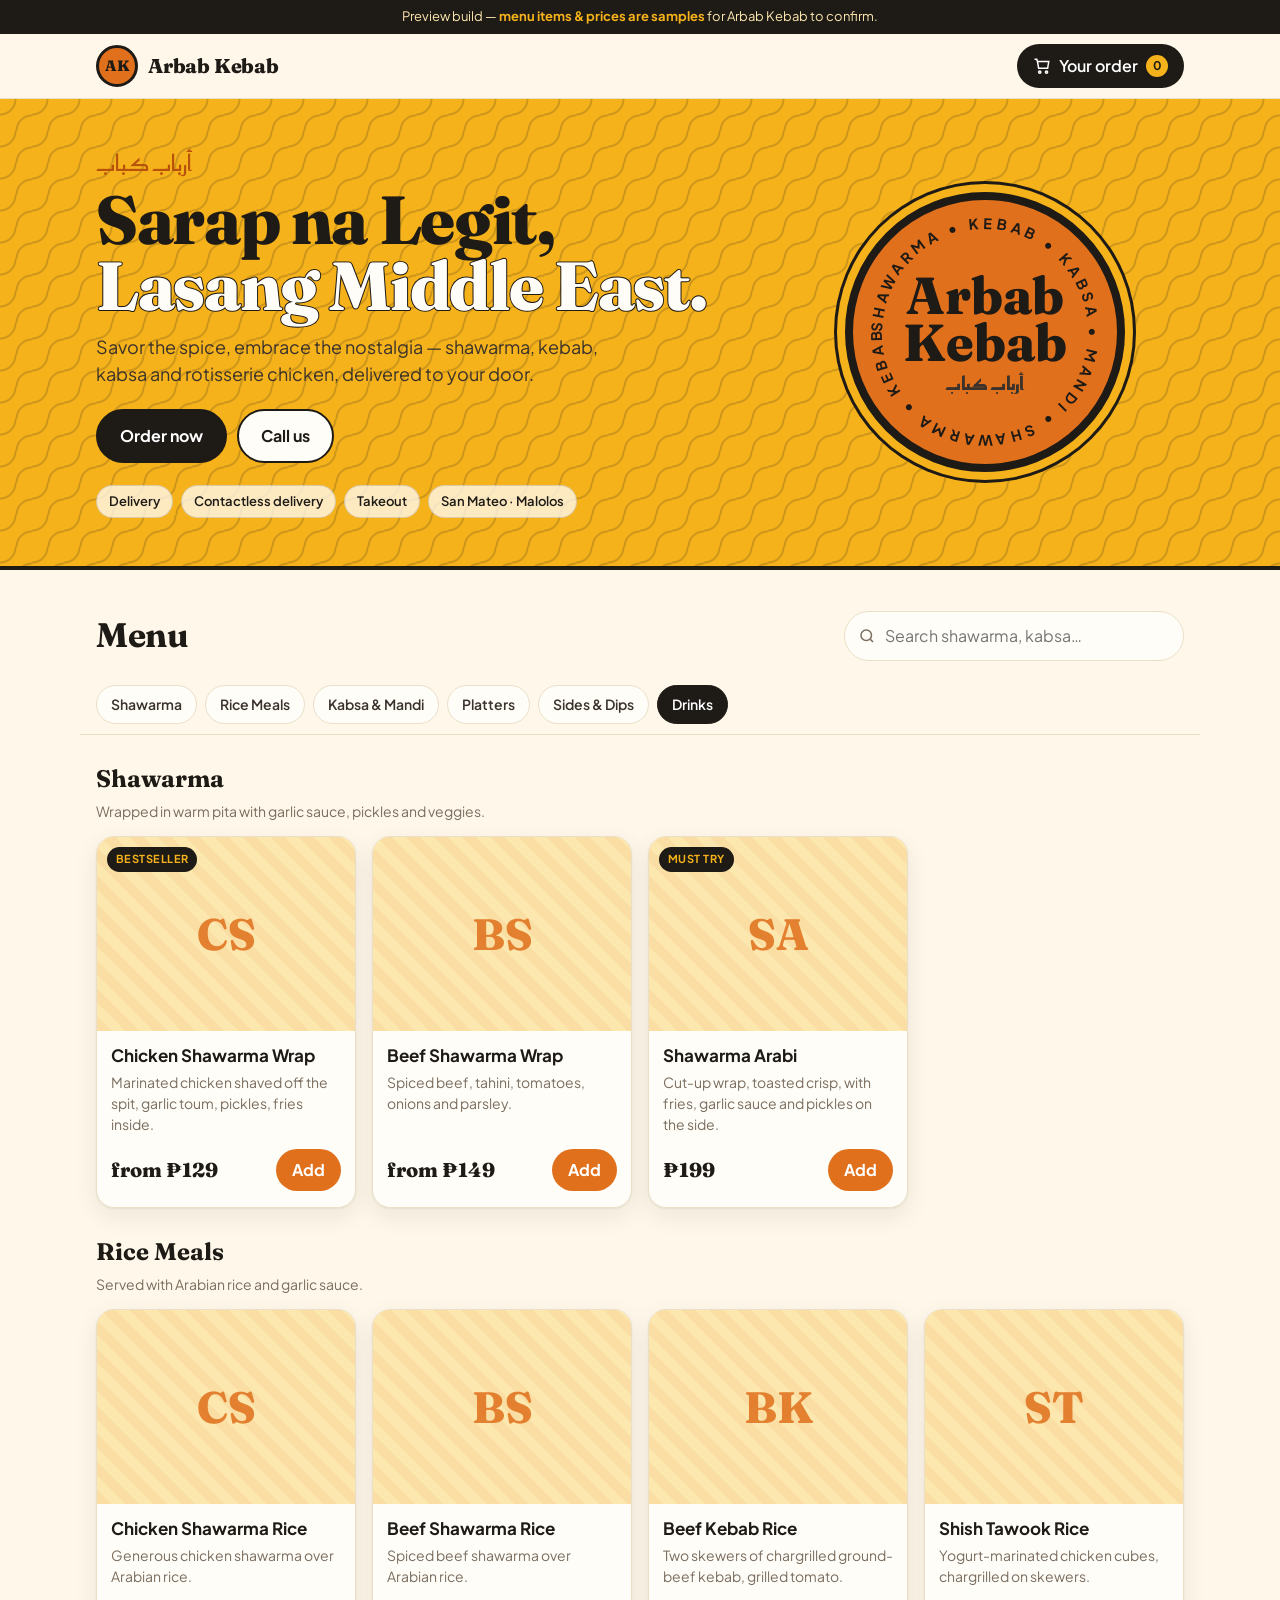
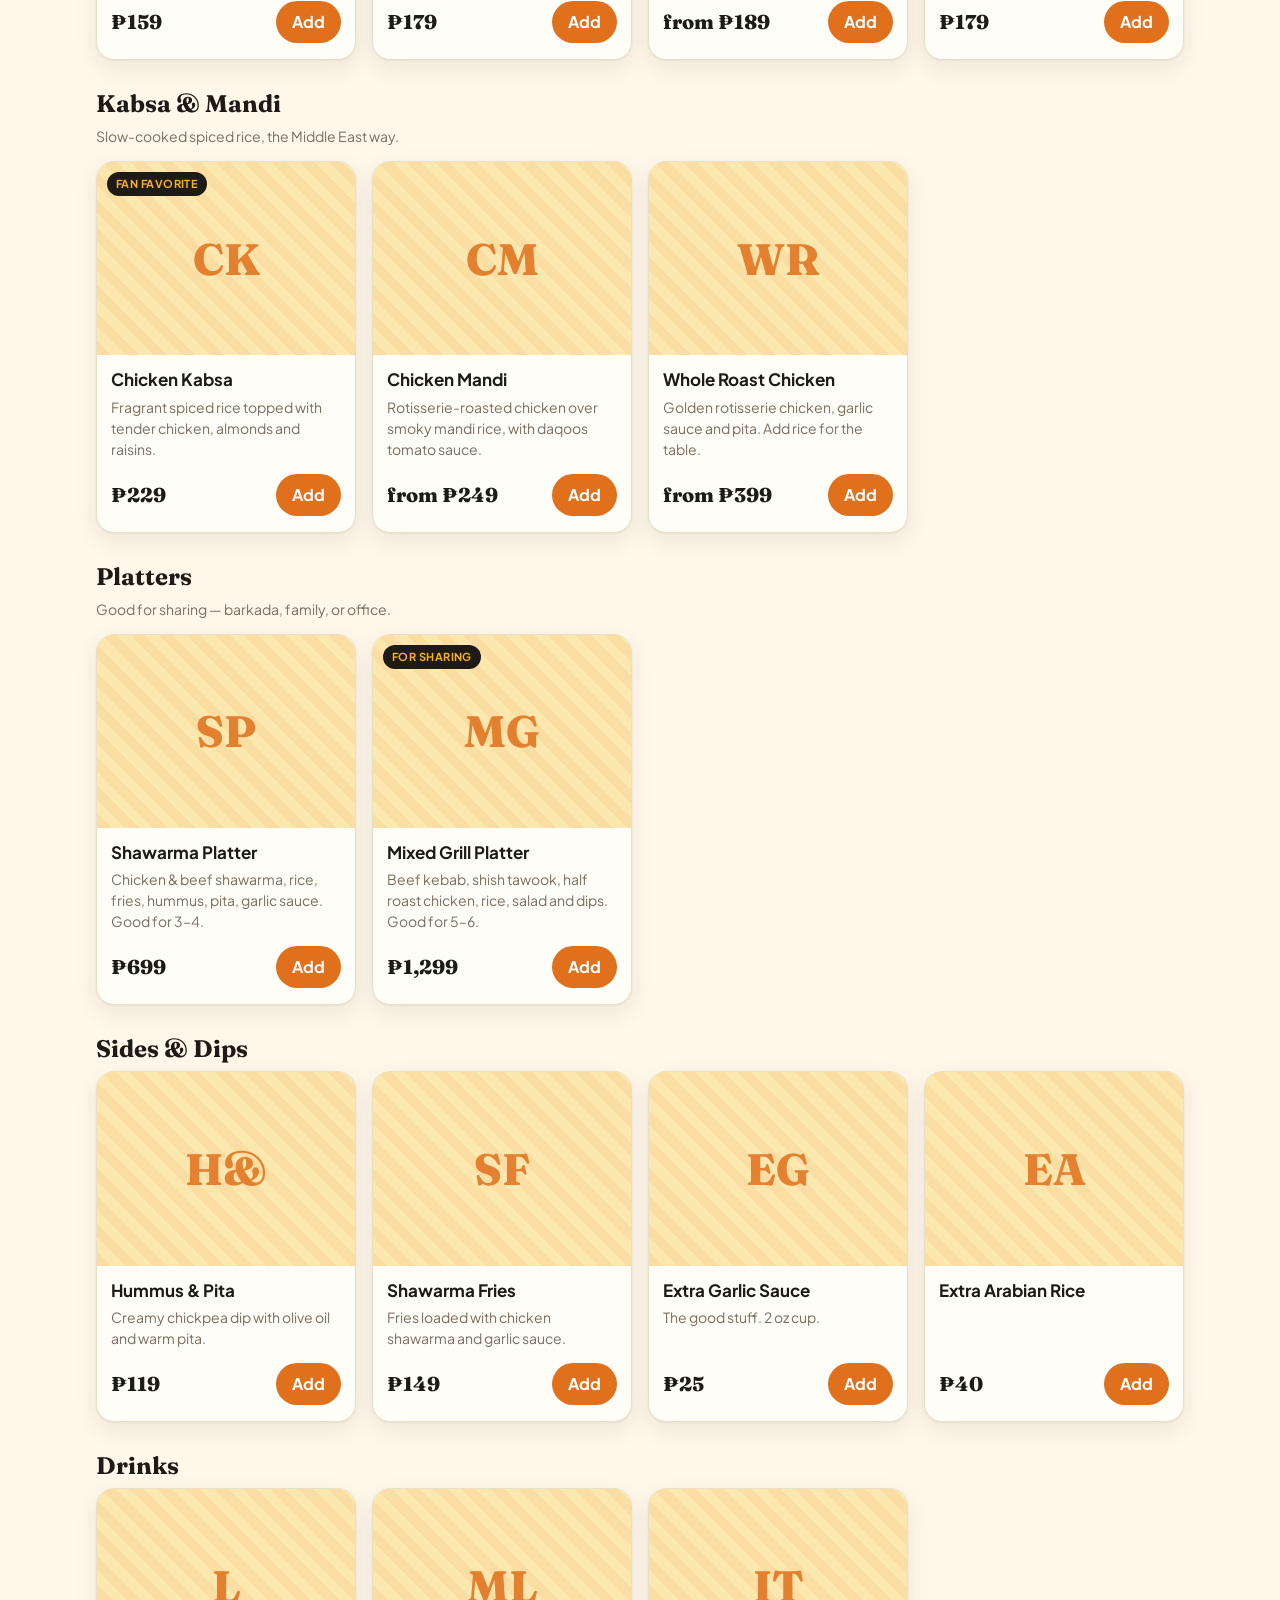
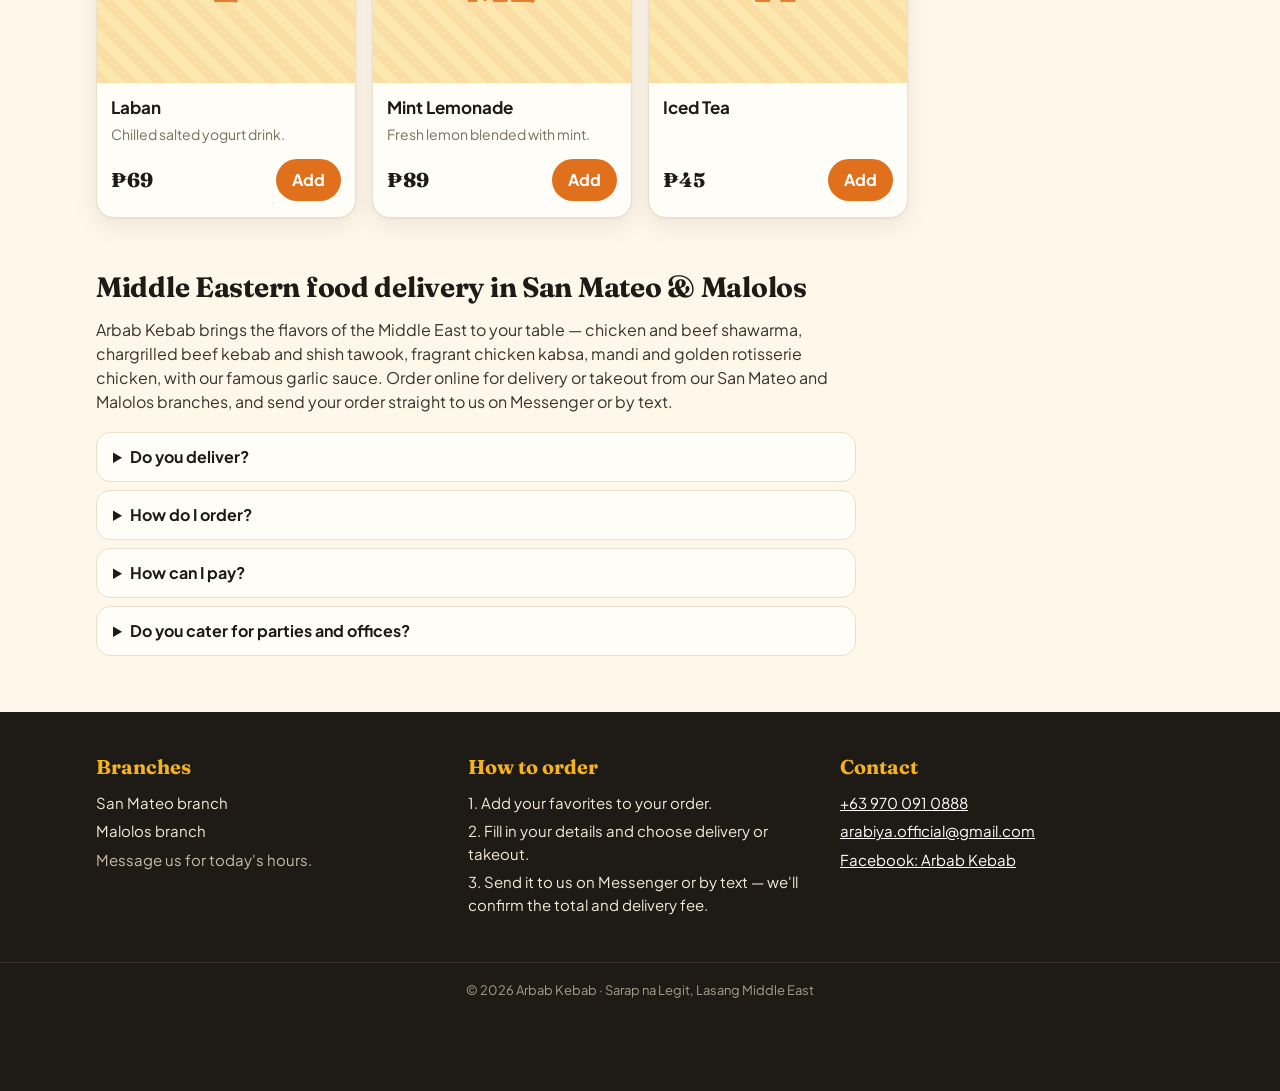
==== index.html @ 942b4010 "initial deploy" ====
<!doctype html>
<html lang="en-PH">
<head>
<meta charset="utf-8">
<meta name="viewport" content="width=device-width, initial-scale=1">
<!-- SEO: replace https://arbabkebab.com everywhere in this file, robots.txt and sitemap.xml with the real domain -->
<title>Arbab Kebab | Shawarma, Kebab &amp; Kabsa Delivery in San Mateo &amp; Malolos</title>
<meta name="description" content="Order shawarma, beef kebab, chicken kabsa, mandi and roast chicken from Arbab Kebab — Middle Eastern food delivery and takeout in San Mateo and Malolos. Sarap na Legit, Lasang Middle East!">
<link rel="canonical" href="https://arbabkebab.com/">
<meta name="robots" content="index,follow">
<meta name="theme-color" content="#F5B21B">
<link rel="icon" href="favicon.svg" type="image/svg+xml">
<link rel="apple-touch-icon" href="og-image.png">
<meta property="og:type" content="restaurant">
<meta property="og:site_name" content="Arbab Kebab">
<meta property="og:title" content="Arbab Kebab — Order Shawarma, Kebab &amp; Kabsa Online">
<meta property="og:description" content="Sarap na Legit, Lasang Middle East. Delivery &amp; takeout in San Mateo and Malolos.">
<meta property="og:url" content="https://arbabkebab.com/">
<meta property="og:image" content="https://arbabkebab.com/og-image.png">
<meta property="og:image:width" content="1200">
<meta property="og:image:height" content="630">
<meta property="og:locale" content="en_PH">
<meta name="twitter:card" content="summary_large_image">
<script type="application/ld+json">
{
 "@context": "https://schema.org",
 "@type": "Restaurant",
 "@id": "https://arbabkebab.com/#restaurant",
 "name": "Arbab Kebab",
 "url": "https://arbabkebab.com/",
 "image": "https://arbabkebab.com/og-image.png",
 "logo": "https://arbabkebab.com/favicon.svg",
 "slogan": "Sarap na Legit, Lasang Middle East",
 "description": "Middle Eastern restaurant serving shawarma, kebab, kabsa, mandi and rotisserie chicken for delivery and takeout in San Mateo and Malolos.",
 "servesCuisine": [
  "Middle Eastern",
  "Arabic",
  "Shawarma",
  "Kebab"
 ],
 "priceRange": "₱₱",
 "telephone": "+639700910888",
 "email": "arabiya.official@gmail.com",
 "sameAs": [
  "https://www.facebook.com/ArbabKebabOfficial"
 ],
 "acceptsReservations": false,
 "areaServed": [
  {
   "@type": "City",
   "name": "San Mateo"
  },
  {
   "@type": "City",
   "name": "Malolos"
  }
 ],
 "potentialAction": {
  "@type": "OrderAction",
  "target": "https://arbabkebab.com/#menu",
  "deliveryMethod": [
   "http://purl.org/goodrelations/v1#DeliveryModeOwnFleet",
   "http://purl.org/goodrelations/v1#DeliveryModePickUp"
  ]
 },
 "hasMenu": {
  "@type": "Menu",
  "name": "Arbab Kebab Menu",
  "inLanguage": "en-PH",
  "hasMenuSection": [
   {
    "@type": "MenuSection",
    "name": "Shawarma",
    "hasMenuItem": [
     {
      "@type": "MenuItem",
      "name": "Chicken Shawarma Wrap",
      "description": "Marinated chicken shaved off the spit, garlic toum, pickles, fries inside.",
      "offers": {
       "@type": "Offer",
       "price": "129",
       "priceCurrency": "PHP"
      }
     },
     {
      "@type": "MenuItem",
      "name": "Beef Shawarma Wrap",
      "description": "Spiced beef, tahini, tomatoes, onions and parsley.",
      "offers": {
       "@type": "Offer",
       "price": "149",
       "priceCurrency": "PHP"
      }
     },
     {
      "@type": "MenuItem",
      "name": "Shawarma Arabi",
      "description": "Cut-up wrap, toasted crisp, with fries, garlic sauce and pickles on the side.",
      "offers": {
       "@type": "Offer",
       "price": "199",
       "priceCurrency": "PHP"
      }
     }
    ]
   },
   {
    "@type": "MenuSection",
    "name": "Rice Meals",
    "hasMenuItem": [
     {
      "@type": "MenuItem",
      "name": "Chicken Shawarma Rice",
      "description": "Generous chicken shawarma over Arabian rice.",
      "offers": {
       "@type": "Offer",
       "price": "159",
       "priceCurrency": "PHP"
      }
     },
     {
      "@type": "MenuItem",
      "name": "Beef Shawarma Rice",
      "description": "Spiced beef shawarma over Arabian rice.",
      "offers": {
       "@type": "Offer",
       "price": "179",
       "priceCurrency": "PHP"
      }
     },
     {
      "@type": "MenuItem",
      "name": "Beef Kebab Rice",
      "description": "Two skewers of chargrilled ground-beef kebab, grilled tomato.",
      "offers": {
       "@type": "Offer",
       "price": "189",
       "priceCurrency": "PHP"
      }
     },
     {
      "@type": "MenuItem",
      "name": "Shish Tawook Rice",
      "description": "Yogurt-marinated chicken cubes, chargrilled on skewers.",
      "offers": {
       "@type": "Offer",
       "price": "179",
       "priceCurrency": "PHP"
      }
     }
    ]
   },
   {
    "@type": "MenuSection",
    "name": "Kabsa & Mandi",
    "hasMenuItem": [
     {
      "@type": "MenuItem",
      "name": "Chicken Kabsa",
      "description": "Fragrant spiced rice topped with tender chicken, almonds and raisins.",
      "offers": {
       "@type": "Offer",
       "price": "229",
       "priceCurrency": "PHP"
      }
     },
     {
      "@type": "MenuItem",
      "name": "Chicken Mandi",
      "description": "Rotisserie-roasted chicken over smoky mandi rice, with daqoos tomato sauce.",
      "offers": {
       "@type": "Offer",
       "price": "249",
       "priceCurrency": "PHP"
      }
     },
     {
      "@type": "MenuItem",
      "name": "Whole Roast Chicken",
      "description": "Golden rotisserie chicken, garlic sauce and pita. Add rice for the table.",
      "offers": {
       "@type": "Offer",
       "price": "399",
       "priceCurrency": "PHP"
      }
     }
    ]
   },
   {
    "@type": "MenuSection",
    "name": "Platters",
    "hasMenuItem": [
     {
      "@type": "MenuItem",
      "name": "Shawarma Platter",
      "description": "Chicken & beef shawarma, rice, fries, hummus, pita, garlic sauce. Good for 3–4.",
      "offers": {
       "@type": "Offer",
       "price": "699",
       "priceCurrency": "PHP"
      }
     },
     {
      "@type": "MenuItem",
      "name": "Mixed Grill Platter",
      "description": "Beef kebab, shish tawook, half roast chicken, rice, salad and dips. Good for 5–6.",
      "offers": {
       "@type": "Offer",
       "price": "1299",
       "priceCurrency": "PHP"
      }
     }
    ]
   },
   {
    "@type": "MenuSection",
    "name": "Sides & Dips",
    "hasMenuItem": [
     {
      "@type": "MenuItem",
      "name": "Hummus & Pita",
      "description": "Creamy chickpea dip with olive oil and warm pita.",
      "offers": {
       "@type": "Offer",
       "price": "119",
       "priceCurrency": "PHP"
      }
     },
     {
      "@type": "MenuItem",
      "name": "Shawarma Fries",
      "description": "Fries loaded with chicken shawarma and garlic sauce.",
      "offers": {
       "@type": "Offer",
       "price": "149",
       "priceCurrency": "PHP"
      }
     },
     {
      "@type": "MenuItem",
      "name": "Extra Garlic Sauce",
      "description": "The good stuff. 2 oz cup.",
      "offers": {
       "@type": "Offer",
       "price": "25",
       "priceCurrency": "PHP"
      }
     },
     {
      "@type": "MenuItem",
      "name": "Extra Arabian Rice",
      "offers": {
       "@type": "Offer",
       "price": "40",
       "priceCurrency": "PHP"
      }
     }
    ]
   },
   {
    "@type": "MenuSection",
    "name": "Drinks",
    "hasMenuItem": [
     {
      "@type": "MenuItem",
      "name": "Laban",
      "description": "Chilled salted yogurt drink.",
      "offers": {
       "@type": "Offer",
       "price": "69",
       "priceCurrency": "PHP"
      }
     },
     {
      "@type": "MenuItem",
      "name": "Mint Lemonade",
      "description": "Fresh lemon blended with mint.",
      "offers": {
       "@type": "Offer",
       "price": "89",
       "priceCurrency": "PHP"
      }
     },
     {
      "@type": "MenuItem",
      "name": "Iced Tea",
      "offers": {
       "@type": "Offer",
       "price": "45",
       "priceCurrency": "PHP"
      }
     }
    ]
   }
  ]
 }
}
</script>

<link rel="preconnect" href="https://fonts.googleapis.com">
<link rel="preconnect" href="https://fonts.gstatic.com" crossorigin>
<link href="https://fonts.googleapis.com/css2?family=Fraunces:opsz,wght@9..144,600;9..144,800&family=Plus+Jakarta+Sans:wght@400;500;600;700&family=Reem+Kufi:wght@600&display=swap" rel="stylesheet">
<style>
/* =========================================================
   ARBAB KEBAB — catalog & order site
   ---------------------------------------------------------
   TO EDIT: change STORE (contact/branches) and MENU (items,
   prices, photos) in the script block at the bottom. Add a photo
   by setting img: "https://…/photo.jpg" on any item.
   ========================================================= */
:root{
  --saffron:#F5B21B;
  --saffron-soft:#FCE7AE;
  --ember:#E0701C;
  --ember-dark:#B9530C;
  --char:#1E1A16;
  --char-2:#3A322B;
  --cream:#FFF8EA;
  --paper:#FFFDF8;
  --line:#EADFC8;
  --muted:#7A6D5F;
  --ok:#2F7D4F;
  --radius:18px;
  --shadow:0 1px 2px rgba(30,26,22,.06),0 8px 24px rgba(30,26,22,.08);
}
*{box-sizing:border-box}
html{scroll-behavior:smooth}
body{margin:0;background:var(--cream);color:var(--char);font-family:"Plus Jakarta Sans",system-ui,sans-serif;line-height:1.5;-webkit-font-smoothing:antialiased}
img{max-width:100%;display:block}
button{font:inherit;cursor:pointer}
input,select,textarea{font:inherit}
.wrap{max-width:1120px;margin:0 auto;padding:0 16px}

/* notice strip */
.preview{background:var(--char);color:var(--saffron-soft);font-size:13px;text-align:center;padding:7px 16px}
.preview b{color:var(--saffron)}

/* header */
header.top{position:sticky;top:0;z-index:30;background:rgba(255,248,234,.92);backdrop-filter:blur(10px);border-bottom:1px solid var(--line)}
.top .wrap{display:flex;align-items:center;gap:12px;height:64px}
.logo{display:flex;align-items:center;gap:10px;text-decoration:none;color:var(--char)}
.mark{width:42px;height:42px;border-radius:50%;background:var(--ember);border:3px solid var(--char);display:grid;place-items:center;color:var(--char);font-family:Fraunces,serif;font-weight:800;font-size:15px;line-height:1}
.logo-name{font-family:Fraunces,serif;font-weight:800;font-size:20px;letter-spacing:-.01em}
.top .spacer{flex:1}
.cart-btn{display:flex;align-items:center;gap:8px;background:var(--char);color:#fff;border:0;border-radius:999px;padding:10px 16px;font-weight:600}
.cart-btn .count{background:var(--saffron);color:var(--char);border-radius:999px;min-width:22px;height:22px;display:grid;place-items:center;font-size:12px;font-weight:700;padding:0 6px}

/* hero */
.hero{position:relative;overflow:hidden;background:var(--saffron);border-bottom:4px solid var(--char)}
.hero::before{content:"";position:absolute;inset:0;opacity:.18;background-image:
  radial-gradient(circle at 0 0,transparent 14px,var(--char) 15px,var(--char) 16px,transparent 17px),
  radial-gradient(circle at 100% 100%,transparent 14px,var(--char) 15px,var(--char) 16px,transparent 17px);
  background-size:32px 32px}
.hero .wrap{position:relative;display:grid;grid-template-columns:1.25fr .75fr;gap:28px;align-items:center;padding-top:48px;padding-bottom:48px}
.arabic{font-family:"Reem Kufi",sans-serif;font-size:22px;color:var(--ember-dark);direction:rtl;display:inline-block;margin-bottom:6px}
.hero h1{font-family:Fraunces,serif;font-weight:800;font-size:clamp(38px,6.5vw,68px);line-height:.98;letter-spacing:-.02em;margin:0 0 14px}
.hero h1 em{font-style:normal;color:var(--paper);-webkit-text-stroke:2px var(--char);paint-order:stroke fill}
.hero p.lede{font-size:18px;max-width:520px;margin:0 0 22px;color:var(--char-2)}
.cta-row{display:flex;flex-wrap:wrap;gap:10px}
.btn{display:inline-flex;align-items:center;justify-content:center;gap:8px;border-radius:999px;padding:13px 22px;font-weight:700;text-decoration:none;border:2px solid var(--char);transition:transform .15s ease}
.btn:active{transform:scale(.97)}
.btn-dark{background:var(--char);color:#fff}
.btn-light{background:var(--paper);color:var(--char)}
.badges{display:flex;flex-wrap:wrap;gap:8px;margin-top:22px}
.badge{background:rgba(255,253,248,.75);border:1px solid rgba(30,26,22,.15);border-radius:999px;padding:6px 12px;font-size:13px;font-weight:600}
.seal{justify-self:center;width:min(280px,70vw);aspect-ratio:1;border-radius:50%;background:var(--ember);border:8px solid var(--char);box-shadow:0 0 0 8px var(--saffron),0 0 0 11px var(--char);display:grid;place-items:center;text-align:center;position:relative}
.seal-inner{font-family:Fraunces,serif;font-weight:800;color:var(--char);font-size:clamp(36px,6vw,52px);line-height:.9}
.seal-ar{display:block;font-family:"Reem Kufi",sans-serif;font-size:18px;margin-top:10px;color:var(--char-2)}
.seal svg{position:absolute;inset:0;width:100%;height:100%}

/* menu */
.menu-head{display:flex;flex-wrap:wrap;align-items:end;justify-content:space-between;gap:12px;padding:40px 0 14px}
.menu-head h2{font-family:Fraunces,serif;font-size:34px;margin:0;letter-spacing:-.01em}
.search{position:relative;flex:1 1 240px;max-width:340px}
.search input{width:100%;padding:12px 14px 12px 40px;border-radius:999px;border:1.5px solid var(--line);background:var(--paper)}
.search input:focus{outline:none;border-color:var(--ember)}
.search svg{position:absolute;left:14px;top:50%;transform:translateY(-50%);color:var(--muted)}
.tabs{position:sticky;top:64px;z-index:20;background:var(--cream);padding:10px 0;margin:0 -16px;padding-left:16px;padding-right:16px;display:flex;gap:8px;overflow-x:auto;scrollbar-width:none;border-bottom:1px solid var(--line)}
.tabs::-webkit-scrollbar{display:none}
.tab{white-space:nowrap;border:1.5px solid var(--line);background:var(--paper);border-radius:999px;padding:8px 14px;font-weight:600;font-size:14px;color:var(--char-2)}
.tab.on{background:var(--char);border-color:var(--char);color:#fff}

.cat{padding-top:26px;scroll-margin-top:130px}
.cat h3{font-family:Fraunces,serif;font-size:24px;margin:0 0 4px}
.cat .sub{color:var(--muted);margin:0 0 14px;font-size:14px}
.grid{display:grid;grid-template-columns:repeat(auto-fill,minmax(250px,1fr));gap:16px}
.card{background:var(--paper);border:1px solid var(--line);border-radius:var(--radius);overflow:hidden;display:flex;flex-direction:column;box-shadow:var(--shadow)}
.thumb{aspect-ratio:4/3;position:relative;overflow:hidden;background:var(--saffron-soft)}
.thumb img{width:100%;height:100%;object-fit:cover}
.ph{position:absolute;inset:0;display:grid;place-items:center;background:
  repeating-linear-gradient(45deg,rgba(224,112,28,.08) 0 10px,transparent 10px 20px),var(--saffron-soft)}
.ph span{font-family:Fraunces,serif;font-weight:800;font-size:44px;color:var(--ember);opacity:.85}
.tag{position:absolute;top:10px;left:10px;background:var(--char);color:var(--saffron);font-size:11px;font-weight:700;letter-spacing:.04em;text-transform:uppercase;padding:4px 9px;border-radius:999px}
.body{padding:14px 14px 16px;display:flex;flex-direction:column;gap:6px;flex:1}
.name{font-weight:700;font-size:17px;line-height:1.25}
.desc{color:var(--muted);font-size:14px;flex:1}
.row{display:flex;align-items:center;justify-content:space-between;gap:10px;margin-top:8px}
.price{font-family:Fraunces,serif;font-weight:800;font-size:20px}
.add{background:var(--ember);color:#fff;border:0;border-radius:999px;padding:9px 16px;font-weight:700}
.add:hover{background:var(--ember-dark)}
.empty{padding:40px 0;text-align:center;color:var(--muted)}

/* about + faq */
.about{padding-top:48px}
.about h2{font-family:Fraunces,serif;font-size:28px;margin:0 0 10px;letter-spacing:-.01em}
.about>p{max-width:760px;color:var(--char-2);margin:0 0 18px}
.faq{display:grid;gap:8px;max-width:760px}
.faq details{background:var(--paper);border:1px solid var(--line);border-radius:14px;padding:12px 16px}
.faq summary{font-weight:700;cursor:pointer}
.faq details p{margin:8px 0 0;color:var(--char-2)}

/* info */
.info{margin:56px 0 0;background:var(--char);color:#F3E9D6}
.info .wrap{display:grid;grid-template-columns:repeat(3,1fr);gap:28px;padding-top:40px;padding-bottom:40px}
.info h4{font-family:Fraunces,serif;color:var(--saffron);font-size:20px;margin:0 0 10px}
.info p,.info li{margin:0 0 6px;font-size:15px}
.info ul{list-style:none;padding:0;margin:0}
.info a{color:#fff}
footer{background:var(--char);color:#a99c8c;font-size:13px;text-align:center;padding:0 16px 90px;border-top:1px solid #3a322b}
footer p{margin:0;padding-top:18px}

/* floating cart bar (mobile) */
.bar{position:fixed;left:12px;right:12px;bottom:12px;z-index:40;display:none}
.bar button{width:100%;display:flex;justify-content:space-between;align-items:center;background:var(--ember);color:#fff;border:2px solid var(--char);border-radius:16px;padding:14px 18px;font-weight:700;box-shadow:0 10px 30px rgba(0,0,0,.25)}
.bar.show{display:block}

/* drawer */
.scrim{position:fixed;inset:0;background:rgba(30,26,22,.45);z-index:50;opacity:0;pointer-events:none;transition:opacity .2s}
.scrim.open{opacity:1;pointer-events:auto}
.drawer{position:fixed;top:0;right:0;bottom:0;width:min(440px,100%);background:var(--paper);z-index:60;transform:translateX(100%);transition:transform .25s ease;display:flex;flex-direction:column}
.drawer.open{transform:none}
.d-head{display:flex;align-items:center;justify-content:space-between;padding:16px;border-bottom:1px solid var(--line)}
.d-head h3{font-family:Fraunces,serif;margin:0;font-size:22px}
.x{background:none;border:0;width:36px;height:36px;border-radius:50%;font-size:22px;color:var(--char)}
.x:hover{background:var(--cream)}
.d-body{flex:1;overflow-y:auto;padding:8px 16px 16px}
.line{display:grid;grid-template-columns:1fr auto;gap:4px 10px;padding:12px 0;border-bottom:1px dashed var(--line)}
.line .ln{font-weight:600}
.line .lo{color:var(--muted);font-size:13px}
.line .lp{font-weight:700;text-align:right}
.qty{display:inline-flex;align-items:center;border:1.5px solid var(--line);border-radius:999px;overflow:hidden;justify-self:end}
.qty button{background:none;border:0;width:32px;height:30px;font-size:16px;font-weight:700}
.qty span{min-width:22px;text-align:center;font-weight:700}
.totals{padding:12px 0 4px}
.totals div{display:flex;justify-content:space-between;padding:3px 0}
.totals .grand{font-family:Fraunces,serif;font-weight:800;font-size:20px;border-top:2px solid var(--char);margin-top:6px;padding-top:8px}
.note{font-size:12.5px;color:var(--muted)}
fieldset{border:0;padding:0;margin:16px 0 0}
legend{font-weight:700;margin-bottom:8px;font-size:15px}
.f{display:flex;flex-direction:column;gap:4px;margin-bottom:10px}
.f label{font-size:13px;font-weight:600;color:var(--char-2)}
.f input,.f select,.f textarea{padding:11px 12px;border:1.5px solid var(--line);border-radius:12px;background:#fff}
.f input:focus,.f select:focus,.f textarea:focus{outline:none;border-color:var(--ember)}
.seg{display:grid;grid-template-columns:1fr 1fr;gap:8px;margin-bottom:10px}
.seg label{display:flex;align-items:center;justify-content:center;gap:6px;border:1.5px solid var(--line);border-radius:12px;padding:10px;font-weight:600;cursor:pointer;background:#fff}
.seg input{position:absolute;opacity:0;pointer-events:none}
.seg label:has(input:checked){border-color:var(--char);background:var(--saffron-soft)}
.d-foot{padding:14px 16px;border-top:1px solid var(--line);display:grid;gap:8px;background:var(--paper)}
.send{display:flex;align-items:center;justify-content:center;gap:8px;border-radius:14px;padding:13px;font-weight:700;border:2px solid var(--char);text-decoration:none}
.send.primary{background:var(--char);color:#fff}
.send.alt{background:#fff;color:var(--char)}
.send-row{display:grid;grid-template-columns:1fr 1fr;gap:8px}
.err{color:#B3261E;font-size:13px;min-height:1em}

/* modal (item options) */
.modal{position:fixed;inset:0;z-index:70;display:none;align-items:end;justify-content:center;background:rgba(30,26,22,.45)}
.modal.open{display:flex}
.sheet{background:var(--paper);width:min(480px,100%);border-radius:20px 20px 0 0;padding:20px 16px 16px;max-height:90vh;overflow:auto}
@media(min-width:640px){.modal{align-items:center}.sheet{border-radius:20px}}
.sheet h4{font-family:Fraunces,serif;font-size:22px;margin:0 0 4px}
.opt-group{margin-top:14px}
.opt-group p{font-weight:700;margin:0 0 8px;font-size:14px}
.chips{display:flex;flex-wrap:wrap;gap:8px}
.chip{position:relative}
.chip input{position:absolute;opacity:0}
.chip span{display:inline-block;border:1.5px solid var(--line);border-radius:999px;padding:8px 14px;font-weight:600;font-size:14px;background:#fff;cursor:pointer}
.chip input:checked+span{background:var(--char);border-color:var(--char);color:#fff}
.chip input:focus-visible+span{outline:2px solid var(--ember);outline-offset:2px}

/* toast */
.toast{position:fixed;left:50%;bottom:84px;transform:translateX(-50%) translateY(20px);background:var(--char);color:#fff;padding:10px 16px;border-radius:999px;font-weight:600;font-size:14px;opacity:0;transition:.2s;z-index:80;pointer-events:none;white-space:nowrap;max-width:calc(100% - 32px);overflow:hidden;text-overflow:ellipsis}
.toast.show{opacity:1;transform:translateX(-50%)}

@media(max-width:820px){
  .hero .wrap{grid-template-columns:1fr;padding-top:32px;padding-bottom:36px}
  .seal{display:none}
  .info .wrap{grid-template-columns:1fr}
  .cart-btn .lbl{display:none}
}
@media(prefers-reduced-motion:reduce){*{transition:none!important;scroll-behavior:auto!important}}
</style>
</head>
<body>

<div class="preview" id="preview">Preview build — <b>menu items &amp; prices are samples</b> for Arbab Kebab to confirm.</div>

<header class="top">
  <div class="wrap">
    <a class="logo" href="#top" aria-label="Arbab Kebab home">
      <span class="mark" aria-hidden="true">AK</span>
      <span class="logo-name">Arbab Kebab</span>
    </a>
    <span class="spacer"></span>
    <button class="cart-btn" id="openCart" aria-label="Open your order">
      <svg width="18" height="18" viewBox="0 0 24 24" fill="none" stroke="currentColor" stroke-width="2" aria-hidden="true"><path d="M6 6h15l-1.5 9h-12z"/><path d="M6 6 5 3H2"/><circle cx="9" cy="20" r="1.5"/><circle cx="18" cy="20" r="1.5"/></svg>
      <span class="lbl">Your order</span><span class="count" id="count">0</span>
    </button>
  </div>
</header>

<section class="hero" id="top">
  <div class="wrap">
    <div>
      <span class="arabic" lang="ar">أرباب كباب</span>
      <h1>Sarap na Legit,<br><em>Lasang Middle East.</em></h1>
      <p class="lede">Savor the spice, embrace the nostalgia — shawarma, kebab, kabsa and rotisserie chicken, delivered to your door.</p>
      <div class="cta-row">
        <a class="btn btn-dark" href="#menu">Order now</a>
        <a class="btn btn-light" id="callHero" href="#">Call us</a>
      </div>
      <div class="badges">
        <span class="badge">Delivery</span>
        <span class="badge">Contactless delivery</span>
        <span class="badge">Takeout</span>
        <span class="badge">San Mateo · Malolos</span>
      </div>
    </div>
    <div class="seal" aria-hidden="true">
      <svg viewBox="0 0 200 200"><defs><path id="ring" d="M100,100 m-78,0 a78,78 0 1,1 156,0 a78,78 0 1,1 -156,0"/></defs>
        <text font-family="Plus Jakarta Sans" font-weight="700" font-size="11" letter-spacing="3" fill="#1E1A16"><textPath href="#ring">SHAWARMA • KEBAB • KABSA • MANDI • SHAWARMA • KEBAB • KABSA • MANDI •</textPath></text></svg>
      <div class="seal-inner">Arbab<br>Kebab<span class="seal-ar" lang="ar">أرباب كباب</span></div>
    </div>
  </div>
</section>

<main class="wrap" id="menu">
  <div class="menu-head">
    <h2>Menu</h2>
    <label class="search">
      <svg width="18" height="18" viewBox="0 0 24 24" fill="none" stroke="currentColor" stroke-width="2" aria-hidden="true"><circle cx="11" cy="11" r="7"/><path d="m20 20-3.5-3.5"/></svg>
      <input id="q" type="search" placeholder="Search shawarma, kabsa…" aria-label="Search the menu">
    </label>
  </div>
  <nav class="tabs" id="tabs" aria-label="Menu categories"></nav>
  <div id="cats"></div>
</main>

<section class="wrap about" id="about">
  <h2>Middle Eastern food delivery in San Mateo &amp; Malolos</h2>
  <p>Arbab Kebab brings the flavors of the Middle East to your table — chicken and beef shawarma, chargrilled beef kebab and shish tawook, fragrant chicken kabsa, mandi and golden rotisserie chicken, with our famous garlic sauce. Order online for delivery or takeout from our San Mateo and Malolos branches, and send your order straight to us on Messenger or by text.</p>
  <div class="faq">
    <details><summary>Do you deliver?</summary><p>Yes — we offer delivery and contactless delivery, plus takeout. We'll confirm the delivery fee for your area when we reply to your order.</p></details>
    <details><summary>How do I order?</summary><p>Add dishes to your order on this page, fill in your details, then tap “Send via Messenger” or “Send by text.” We'll reply to confirm your total.</p></details>
    <details><summary>How can I pay?</summary><p>Choose your payment method when you order; we'll confirm the details in our reply.</p></details>
    <details><summary>Do you cater for parties and offices?</summary><p>Our platters are made for sharing. For bigger orders, message us on Facebook or call us.</p></details>
  </div>
</section>

<section class="info" id="info">
  <div class="wrap">
    <div>
      <h4>Branches</h4>
      <ul id="branchList"></ul>
    </div>
    <div>
      <h4>How to order</h4>
      <p>1. Add your favorites to your order.</p>
      <p>2. Fill in your details and choose delivery or takeout.</p>
      <p>3. Send it to us on Messenger or by text — we'll confirm the total and delivery fee.</p>
    </div>
    <div>
      <h4>Contact</h4>
      <p><a id="phoneLink" href="#"></a></p>
      <p><a id="mailLink" href="#"></a></p>
      <p><a id="fbLink" href="#" target="_blank" rel="noopener">Facebook: Arbab Kebab</a></p>
    </div>
  </div>
</section>
<footer><p>© <span id="yr"></span> Arbab Kebab · Sarap na Legit, Lasang Middle East</p></footer>

<div class="bar" id="bar"><button id="barBtn"><span id="barCount">0 items</span><span>View order · <span id="barTotal">₱0</span></span></button></div>

<!-- cart drawer -->
<div class="scrim" id="scrim"></div>
<aside class="drawer" id="drawer" aria-label="Your order" aria-hidden="true">
  <div class="d-head"><h3>Your order</h3><button class="x" id="closeCart" aria-label="Close">×</button></div>
  <div class="d-body">
    <div id="lines"></div>
    <div class="totals" id="totals"></div>
    <form id="form" autocomplete="on" novalidate>
      <fieldset>
        <legend>How do you want it?</legend>
        <div class="seg">
          <label><input type="radio" name="mode" value="Delivery" checked> Delivery</label>
          <label><input type="radio" name="mode" value="Takeout"> Takeout</label>
        </div>
        <div class="f"><label for="branch">Branch</label><select id="branch" name="branch"></select></div>
      </fieldset>
      <fieldset>
        <legend>Your details</legend>
        <div class="f"><label for="nm">Name</label><input id="nm" name="name" autocomplete="name" required></div>
        <div class="f"><label for="ph">Mobile number</label><input id="ph" name="phone" type="tel" inputmode="tel" autocomplete="tel" placeholder="09XX XXX XXXX" required></div>
        <div class="f" id="addrWrap"><label for="ad">Delivery address</label><textarea id="ad" name="address" rows="2" autocomplete="street-address" placeholder="House no., street, barangay, city, landmark"></textarea></div>
        <div class="f"><label for="tm">Preferred time</label><input id="tm" name="time" placeholder="ASAP, or e.g. 6:30 PM"></div>
        <div class="f"><label for="pay">Payment</label><select id="pay" name="pay"></select></div>
        <div class="f"><label for="nt">Notes</label><textarea id="nt" name="notes" rows="2" placeholder="Extra garlic sauce, no onions…"></textarea></div>
      </fieldset>
    </form>
    <p class="note">Delivery fee and final total will be confirmed by Arbab Kebab when they reply.</p>
  </div>
  <div class="d-foot">
    <div class="err" id="err" role="alert"></div>
    <button class="send primary" id="sendMessenger">
      <svg width="18" height="18" viewBox="0 0 24 24" fill="currentColor" aria-hidden="true"><path d="M12 2C6.4 2 2 6.1 2 11.4c0 3 1.5 5.7 3.8 7.4V22l3.5-1.9c.9.3 1.8.4 2.7.4 5.6 0 10-4.1 10-9.4S17.6 2 12 2Zm1 12.6-2.5-2.7-5 2.7 5.5-5.8 2.6 2.7 4.9-2.7-5.5 5.8Z"/></svg>
      Send via Messenger
    </button>
    <div class="send-row">
      <a class="send alt" id="sendSms" href="#">Send by text</a>
      <button class="send alt" id="copyOrder">Copy order</button>
    </div>
  </div>
</aside>

<!-- options sheet -->
<div class="modal" id="modal" role="dialog" aria-modal="true" aria-labelledby="mTitle">
  <div class="sheet">
    <h4 id="mTitle"></h4>
    <p class="desc" id="mDesc"></p>
    <div id="mOpts"></div>
    <div class="row" style="margin-top:18px">
      <div class="qty" aria-label="Quantity"><button type="button" id="mMinus" aria-label="Less">−</button><span id="mQty">1</span><button type="button" id="mPlus" aria-label="More">+</button></div>
      <button class="add" id="mAdd">Add · <span id="mPrice"></span></button>
    </div>
    <button class="send alt" id="mCancel" style="width:100%;margin-top:10px">Cancel</button>
  </div>
</div>

<div class="toast" id="toast" role="status" aria-live="polite"></div>

<script>
/* ================= STORE DETAILS (edit me) ================= */
const STORE = {
  name: "Arbab Kebab",
  phone: "+639700910888",
  phoneDisplay: "+63 970 091 0888",
  email: "arabiya.official@gmail.com",
  facebook: "https://www.facebook.com/ArbabKebabOfficial",
  messenger: "https://m.me/ArbabKebabOfficial",
  branches: ["San Mateo", "Malolos"],
  payments: ["Cash on delivery / pickup", "GCash", "Maya"],
  currency: "₱"
};

/* ================= MENU (sample — replace with real items & prices) =================
   Each item: id, cat, name, desc, price, optional tag, optional img URL,
   optional options: [{label, choices:[{name, add}] }]  (add = extra peso cost)        */
const SPICE = {label:"Spice level", choices:[{name:"Mild",add:0},{name:"Spicy",add:0},{name:"Extra spicy",add:0}]};
const MENU_CATS = [
  {id:"shawarma", name:"Shawarma", sub:"Wrapped in warm pita with garlic sauce, pickles and veggies."},
  {id:"rice", name:"Rice Meals", sub:"Served with Arabian rice and garlic sauce."},
  {id:"kabsa", name:"Kabsa & Mandi", sub:"Slow-cooked spiced rice, the Middle East way."},
  {id:"platters", name:"Platters", sub:"Good for sharing — barkada, family, or office."},
  {id:"sides", name:"Sides & Dips", sub:""},
  {id:"drinks", name:"Drinks", sub:""}
];
const MENU = [
  {id:"sw-chk", cat:"shawarma", name:"Chicken Shawarma Wrap", desc:"Marinated chicken shaved off the spit, garlic toum, pickles, fries inside.", price:129, tag:"Bestseller", options:[{label:"Size",choices:[{name:"Regular",add:0},{name:"Large",add:40}]},SPICE]},
  {id:"sw-beef", cat:"shawarma", name:"Beef Shawarma Wrap", desc:"Spiced beef, tahini, tomatoes, onions and parsley.", price:149, options:[{label:"Size",choices:[{name:"Regular",add:0},{name:"Large",add:40}]},SPICE]},
  {id:"sw-arabi", cat:"shawarma", name:"Shawarma Arabi", desc:"Cut-up wrap, toasted crisp, with fries, garlic sauce and pickles on the side.", price:199, tag:"Must try"},
  {id:"rm-chk", cat:"rice", name:"Chicken Shawarma Rice", desc:"Generous chicken shawarma over Arabian rice.", price:159, options:[SPICE]},
  {id:"rm-beef", cat:"rice", name:"Beef Shawarma Rice", desc:"Spiced beef shawarma over Arabian rice.", price:179, options:[SPICE]},
  {id:"rm-kubideh", cat:"rice", name:"Beef Kebab Rice", desc:"Two skewers of chargrilled ground-beef kebab, grilled tomato.", price:189, options:[{label:"Skewers",choices:[{name:"2 skewers",add:0},{name:"3 skewers",add:70}]}]},
  {id:"rm-tawook", cat:"rice", name:"Shish Tawook Rice", desc:"Yogurt-marinated chicken cubes, chargrilled on skewers.", price:179},
  {id:"kb-chk", cat:"kabsa", name:"Chicken Kabsa", desc:"Fragrant spiced rice topped with tender chicken, almonds and raisins.", price:229, tag:"Fan favorite"},
  {id:"kb-mandi", cat:"kabsa", name:"Chicken Mandi", desc:"Rotisserie-roasted chicken over smoky mandi rice, with daqoos tomato sauce.", price:249, options:[{label:"Portion",choices:[{name:"Quarter",add:0},{name:"Half",add:120}]}]},
  {id:"kb-whole", cat:"kabsa", name:"Whole Roast Chicken", desc:"Golden rotisserie chicken, garlic sauce and pita. Add rice for the table.", price:399, options:[{label:"Add rice",choices:[{name:"No rice",add:0},{name:"With kabsa rice (good for 3)",add:150}]}]},
  {id:"pl-sw", cat:"platters", name:"Shawarma Platter", desc:"Chicken & beef shawarma, rice, fries, hummus, pita, garlic sauce. Good for 3–4.", price:699},
  {id:"pl-mix", cat:"platters", name:"Mixed Grill Platter", desc:"Beef kebab, shish tawook, half roast chicken, rice, salad and dips. Good for 5–6.", price:1299, tag:"For sharing"},
  {id:"sd-hummus", cat:"sides", name:"Hummus & Pita", desc:"Creamy chickpea dip with olive oil and warm pita.", price:119},
  {id:"sd-fries", cat:"sides", name:"Shawarma Fries", desc:"Fries loaded with chicken shawarma and garlic sauce.", price:149},
  {id:"sd-garlic", cat:"sides", name:"Extra Garlic Sauce", desc:"The good stuff. 2 oz cup.", price:25},
  {id:"sd-rice", cat:"sides", name:"Extra Arabian Rice", desc:"", price:40},
  {id:"dr-laban", cat:"drinks", name:"Laban", desc:"Chilled salted yogurt drink.", price:69},
  {id:"dr-mint", cat:"drinks", name:"Mint Lemonade", desc:"Fresh lemon blended with mint.", price:89},
  {id:"dr-tea", cat:"drinks", name:"Iced Tea", desc:"", price:45}
];

/* ================= APP ================= */
const $ = s => document.querySelector(s);
const peso = n => STORE.currency + n.toLocaleString("en-PH");
const esc = s => String(s).replace(/[&<>"']/g, c => ({"&":"&amp;","<":"&lt;",">":"&gt;",'"':"&quot;","'":"&#39;"}[c]));
const store = {
  get(k){ try{ return JSON.parse(localStorage.getItem(k)); }catch(e){ return null; } },
  set(k,v){ try{ localStorage.setItem(k, JSON.stringify(v)); }catch(e){} }
};
let cart = store.get("ak_cart") || [];   // [{key,id,name,opts,unit,qty}]

/* static bits */
$("#yr").textContent = new Date().getFullYear();
$("#callHero").href = "tel:" + STORE.phone;
$("#phoneLink").href = "tel:" + STORE.phone; $("#phoneLink").textContent = STORE.phoneDisplay;
$("#mailLink").href = "mailto:" + STORE.email; $("#mailLink").textContent = STORE.email;
$("#fbLink").href = STORE.facebook;
$("#branchList").innerHTML = STORE.branches.map(b => `<li>${esc(b)} branch</li>`).join("") + `<li class="note" style="color:#c9bba6">Message us for today's hours.</li>`;
$("#branch").innerHTML = STORE.branches.map(b => `<option>${esc(b)}</option>`).join("");
$("#pay").innerHTML = STORE.payments.map(p => `<option>${esc(p)}</option>`).join("");

/* render menu */
function renderMenu(q=""){
  q = q.trim().toLowerCase();
  const tabs = [], blocks = [];
  MENU_CATS.forEach(c => {
    const items = MENU.filter(m => m.cat===c.id && (!q || (m.name+" "+m.desc).toLowerCase().includes(q)));
    if(!items.length) return;
    tabs.push(`<button class="tab" data-cat="${c.id}">${esc(c.name)}</button>`);
    blocks.push(`<section class="cat" id="cat-${c.id}"><h3>${esc(c.name)}</h3>${c.sub?`<p class="sub">${esc(c.sub)}</p>`:""}<div class="grid">${items.map(card).join("")}</div></section>`);
  });
  $("#tabs").innerHTML = tabs.join("");
  $("#cats").innerHTML = blocks.length ? blocks.join("") : `<p class="empty">No dishes match “${esc(q)}”.</p>`;
  const first = $("#tabs .tab"); if(first) first.classList.add("on");
}
function card(m){
  const initials = m.name.split(" ").slice(0,2).map(w=>w[0]).join("");
  return `<article class="card">
    <div class="thumb">${m.img?`<img src="${esc(m.img)}" alt="${esc(m.name)}" loading="lazy">`:`<div class="ph" aria-hidden="true"><span>${esc(initials)}</span></div>`}${m.tag?`<span class="tag">${esc(m.tag)}</span>`:""}</div>
    <div class="body"><div class="name">${esc(m.name)}</div><div class="desc">${esc(m.desc||"")}</div>
      <div class="row"><span class="price">${m.options&&m.options.some(o=>o.choices.some(c=>c.add>0))?"from ":""}${peso(m.price)}</span>
      <button class="add" data-add="${m.id}" aria-label="Add ${esc(m.name)}">Add</button></div></div>
  </article>`;
}
renderMenu();
$("#q").addEventListener("input", e => renderMenu(e.target.value));
$("#tabs").addEventListener("click", e => {
  const t = e.target.closest(".tab"); if(!t) return;
  document.querySelectorAll(".tab").forEach(x=>x.classList.toggle("on", x===t));
  const el = document.getElementById("cat-"+t.dataset.cat); if(el) el.scrollIntoView({behavior:"smooth"});
});
/* highlight tab on scroll */
const obs = new IntersectionObserver(es => es.forEach(en => {
  if(en.isIntersecting){ const id = en.target.id.replace("cat-",""); document.querySelectorAll(".tab").forEach(x=>x.classList.toggle("on", x.dataset.cat===id)); }
}), {rootMargin:"-140px 0px -60% 0px"});
const watch = () => { obs.disconnect(); document.querySelectorAll(".cat").forEach(s=>obs.observe(s)); };
watch(); $("#q").addEventListener("input", watch);

/* item options modal */
let cur = null, curQty = 1;
document.addEventListener("click", e => {
  const b = e.target.closest("[data-add]"); if(!b) return;
  const m = MENU.find(x=>x.id===b.dataset.add);
  if(!m.options || !m.options.length){ addToCart(m, [], 1); return; }
  cur = m; curQty = 1;
  $("#mTitle").textContent = m.name; $("#mDesc").textContent = m.desc || "";
  $("#mOpts").innerHTML = m.options.map((o,i)=>`<div class="opt-group"><p>${esc(o.label)}</p><div class="chips">${o.choices.map((c,j)=>`<label class="chip"><input type="radio" name="o${i}" value="${j}" ${j===0?"checked":""}><span>${esc(c.name)}${c.add?` +${peso(c.add)}`:""}</span></label>`).join("")}</div></div>`).join("");
  updM(); $("#modal").classList.add("open");
});
function chosen(){ return cur.options.map((o,i)=>o.choices[+document.querySelector(`input[name=o${i}]:checked`).value]); }
function updM(){ const add = chosen().reduce((s,c)=>s+c.add,0); $("#mQty").textContent = curQty; $("#mPrice").textContent = peso((cur.price+add)*curQty); }
$("#mOpts").addEventListener("change", updM);
$("#mMinus").onclick = ()=>{ if(curQty>1){curQty--; updM();} };
$("#mPlus").onclick = ()=>{ curQty++; updM(); };
$("#mCancel").onclick = ()=> $("#modal").classList.remove("open");
$("#modal").addEventListener("click", e=>{ if(e.target.id==="modal") $("#modal").classList.remove("open"); });
$("#mAdd").onclick = ()=>{ addToCart(cur, chosen(), curQty); $("#modal").classList.remove("open"); };

/* cart */
function addToCart(m, opts, qty){
  const names = opts.map(o=>o.name), unit = m.price + opts.reduce((s,o)=>s+o.add,0);
  const key = m.id + "|" + names.join("|");
  const ex = cart.find(l=>l.key===key);
  if(ex) ex.qty += qty; else cart.push({key, id:m.id, name:m.name, opts:names, unit, qty});
  save(); toast(`Added ${m.name}`);
}
function save(){ store.set("ak_cart", cart); renderCart(); }
function subtotal(){ return cart.reduce((s,l)=>s+l.unit*l.qty,0); }
function renderCart(){
  const n = cart.reduce((s,l)=>s+l.qty,0);
  $("#count").textContent = n;
  $("#barCount").textContent = n + (n===1?" item":" items");
  $("#barTotal").textContent = peso(subtotal());
  $("#bar").classList.toggle("show", n>0 && !$("#drawer").classList.contains("open"));
  $("#lines").innerHTML = cart.length ? cart.map((l,i)=>`<div class="line">
      <div><div class="ln">${esc(l.name)}</div>${l.opts.length?`<div class="lo">${esc(l.opts.join(" · "))}</div>`:""}</div>
      <div class="lp">${peso(l.unit*l.qty)}</div>
      <div class="lo">${peso(l.unit)} each</div>
      <div class="qty"><button data-dec="${i}" aria-label="Less">−</button><span>${l.qty}</span><button data-inc="${i}" aria-label="More">+</button></div>
    </div>`).join("") : `<p class="empty">Your order is empty.<br>Add something masarap!</p>`;
  $("#totals").innerHTML = cart.length ? `<div><span>Subtotal</span><span>${peso(subtotal())}</span></div><div class="note"><span>Delivery fee</span><span>To be confirmed</span></div><div class="grand"><span>Estimated total</span><span>${peso(subtotal())}</span></div>` : "";
}
$("#lines").addEventListener("click", e=>{
  const d=e.target.closest("[data-dec]"), u=e.target.closest("[data-inc]");
  if(u){ cart[+u.dataset.inc].qty++; save(); }
  if(d){ const i=+d.dataset.dec; cart[i].qty--; if(cart[i].qty<=0) cart.splice(i,1); save(); }
});
function openCart(){ $("#drawer").classList.add("open"); $("#drawer").setAttribute("aria-hidden","false"); $("#scrim").classList.add("open"); $("#bar").classList.remove("show"); $("#err").textContent=""; }
function closeCart(){ $("#drawer").classList.remove("open"); $("#drawer").setAttribute("aria-hidden","true"); $("#scrim").classList.remove("open"); renderCart(); }
$("#openCart").onclick = openCart; $("#barBtn").onclick = openCart;
$("#closeCart").onclick = closeCart; $("#scrim").onclick = closeCart;
document.addEventListener("keydown", e=>{ if(e.key==="Escape"){ closeCart(); $("#modal").classList.remove("open"); } });

/* form: remember details, toggle address */
const saved = store.get("ak_details") || {};
["nm","ph","ad"].forEach(id=>{ if(saved[id]) $("#"+id).value = saved[id]; });
function syncMode(){ $("#addrWrap").style.display = ($("input[name=mode]:checked").value==="Delivery") ? "" : "none"; }
document.querySelectorAll("input[name=mode]").forEach(r=>r.addEventListener("change", syncMode)); syncMode();
$("#form").addEventListener("input", ()=> store.set("ak_details",{nm:$("#nm").value, ph:$("#ph").value, ad:$("#ad").value}));

/* build the order message */
function buildOrder(){
  const err = $("#err"); err.textContent = "";
  if(!cart.length){ err.textContent = "Add at least one item first."; return null; }
  const mode = $("input[name=mode]:checked").value;
  const name = $("#nm").value.trim(), phone = $("#ph").value.trim(), addr = $("#ad").value.trim();
  if(!name || !phone){ err.textContent = "Please add your name and mobile number."; return null; }
  if(mode==="Delivery" && !addr){ err.textContent = "Please add your delivery address."; return null; }
  const lines = cart.map(l=>`• ${l.qty}x ${l.name}${l.opts.length?` (${l.opts.join(", ")})`:""} — ${peso(l.unit*l.qty)}`);
  return [
    `Hi ${STORE.name}! New order 🧆`,
    ``,
    ...lines,
    ``,
    `Subtotal: ${peso(subtotal())} (delivery fee to follow)`,
    ``,
    `${mode} · ${$("#branch").value} branch`,
    `Name: ${name}`,
    `Mobile: ${phone}`,
    mode==="Delivery" ? `Address: ${addr}` : null,
    `Time: ${$("#tm").value.trim() || "ASAP"}`,
    `Payment: ${$("#pay").value}`,
    $("#nt").value.trim() ? `Notes: ${$("#nt").value.trim()}` : null,
    ``,
    `Salamat po!`
  ].filter(x=>x!==null).join("\n");
}
async function copyText(t){
  try{ await navigator.clipboard.writeText(t); return true; }
  catch(e){
    const ta=document.createElement("textarea"); ta.value=t; ta.style.position="fixed"; ta.style.opacity="0"; document.body.appendChild(ta); ta.select();
    let ok=false; try{ ok=document.execCommand("copy"); }catch(_){} ta.remove(); return ok;
  }
}
$("#sendMessenger").onclick = async ()=>{
  const msg = buildOrder(); if(!msg) return;
  const ok = await copyText(msg);
  toast(ok ? "Order copied — paste it in Messenger" : "Opening Messenger…");
  setTimeout(()=> window.open(STORE.messenger, "_blank", "noopener"), 450);
};
$("#sendSms").onclick = e=>{
  e.preventDefault(); const msg = buildOrder(); if(!msg) return;
  const sep = /iPhone|iPad|iPod/.test(navigator.userAgent) ? "&" : "?";
  window.location.href = `sms:${STORE.phone}${sep}body=${encodeURIComponent(msg)}`;
};
$("#copyOrder").onclick = async ()=>{ const msg = buildOrder(); if(!msg) return; toast(await copyText(msg) ? "Order copied!" : "Couldn't copy — try again"); };

let tt; function toast(t){ const el=$("#toast"); el.textContent=t; el.classList.add("show"); clearTimeout(tt); tt=setTimeout(()=>el.classList.remove("show"),1800); }
renderCart();
</script>
</body>
</html>
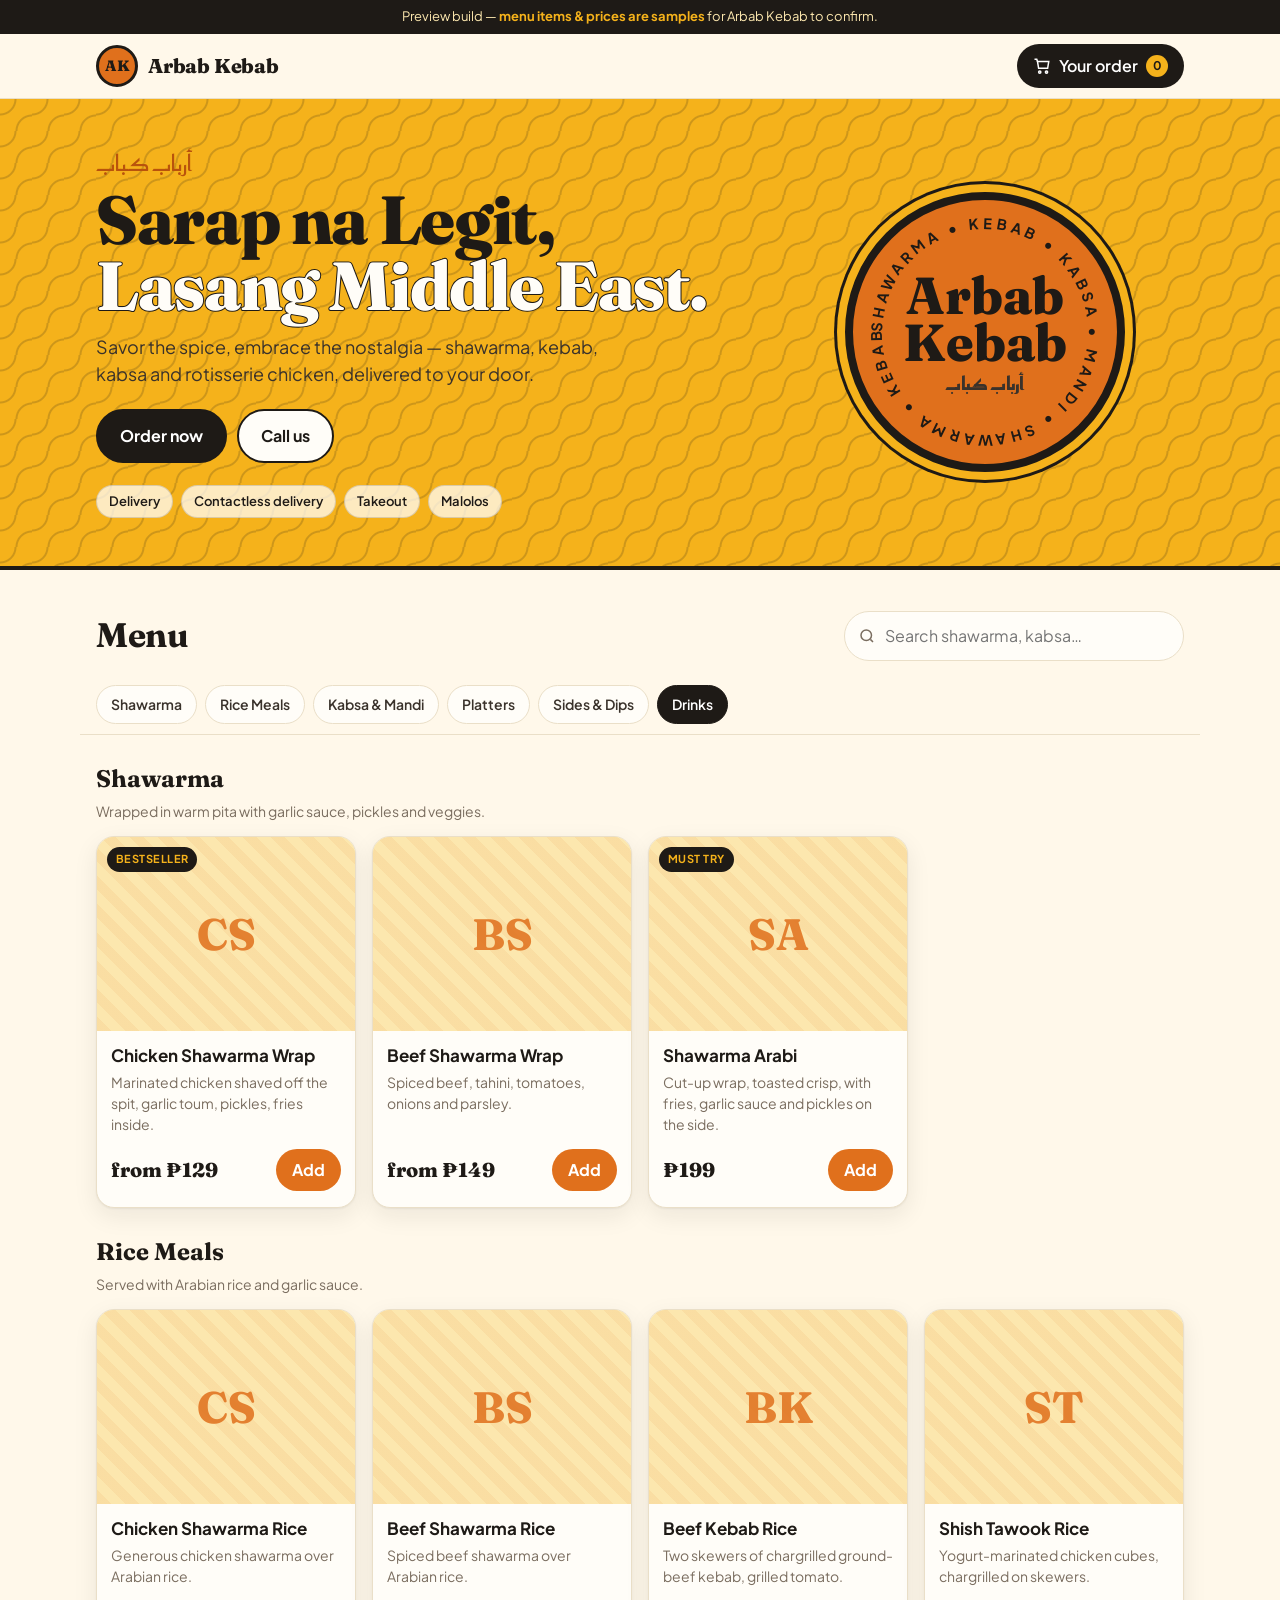
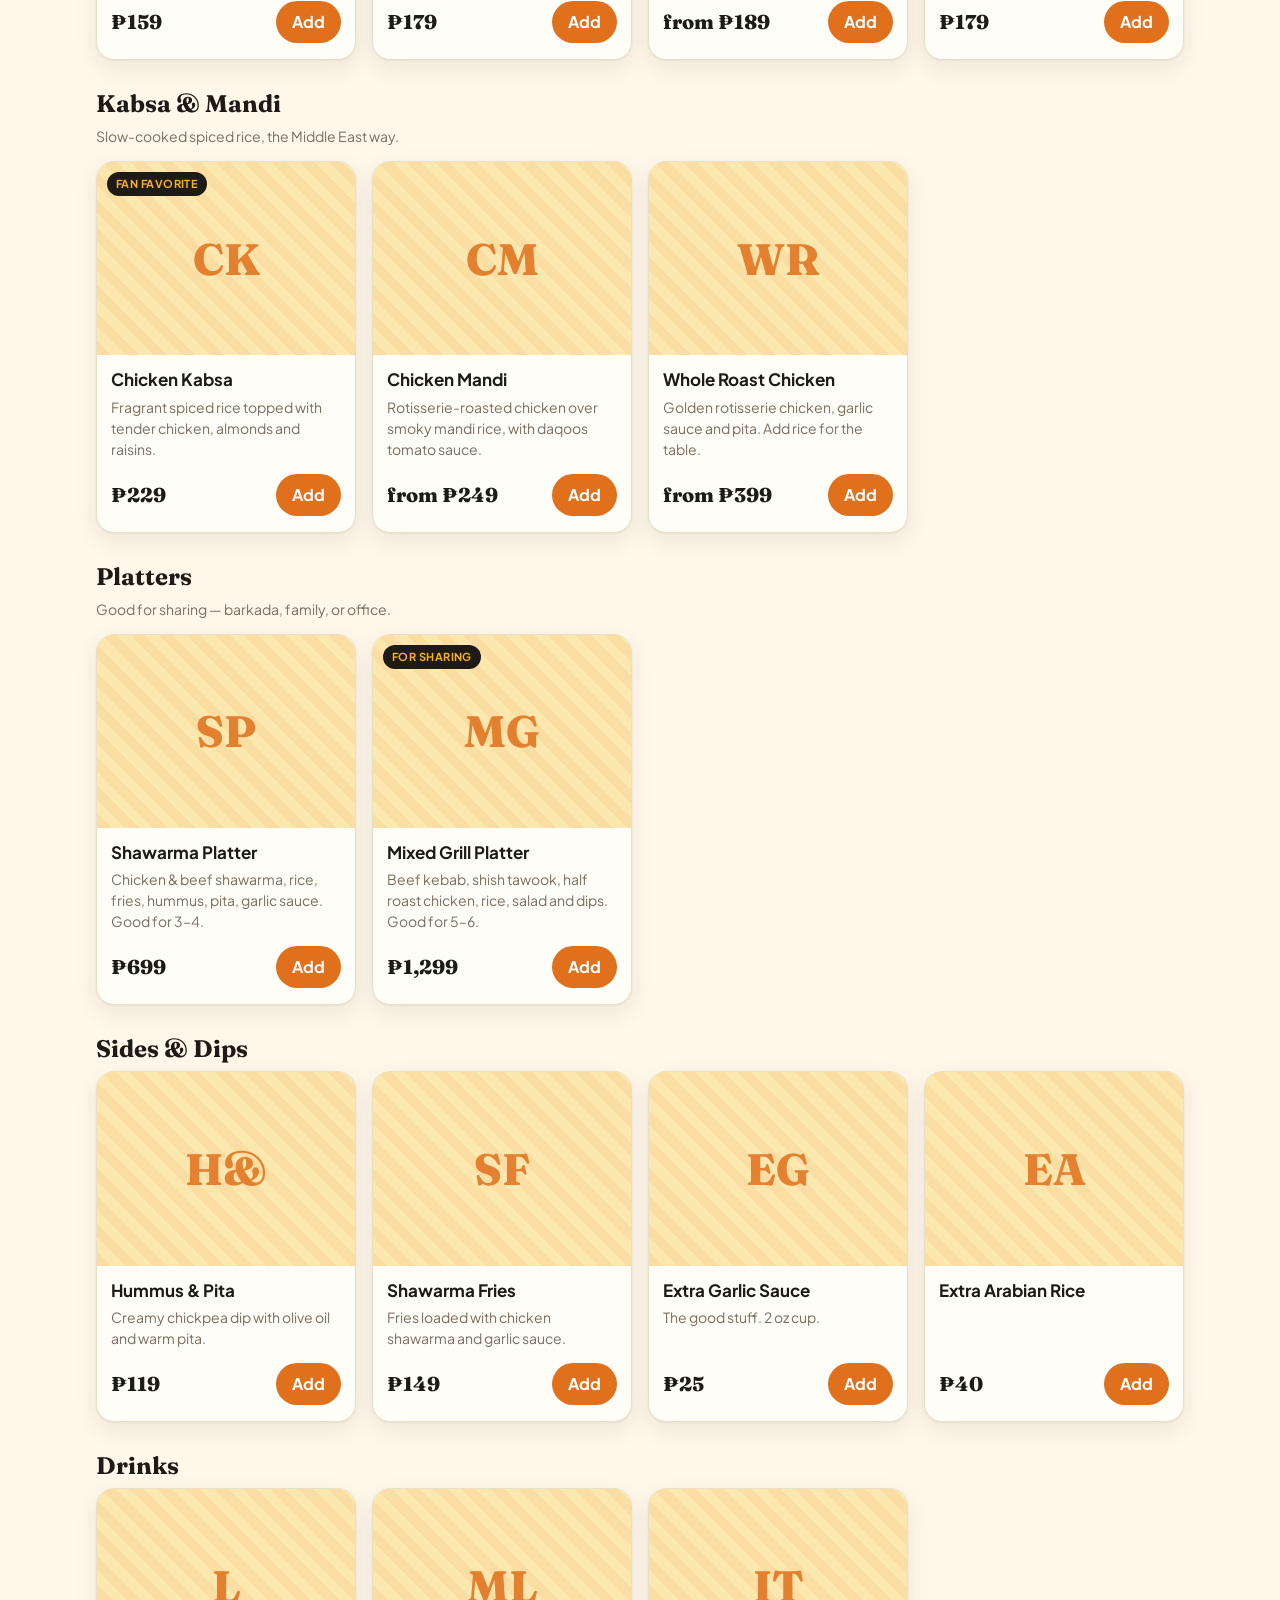
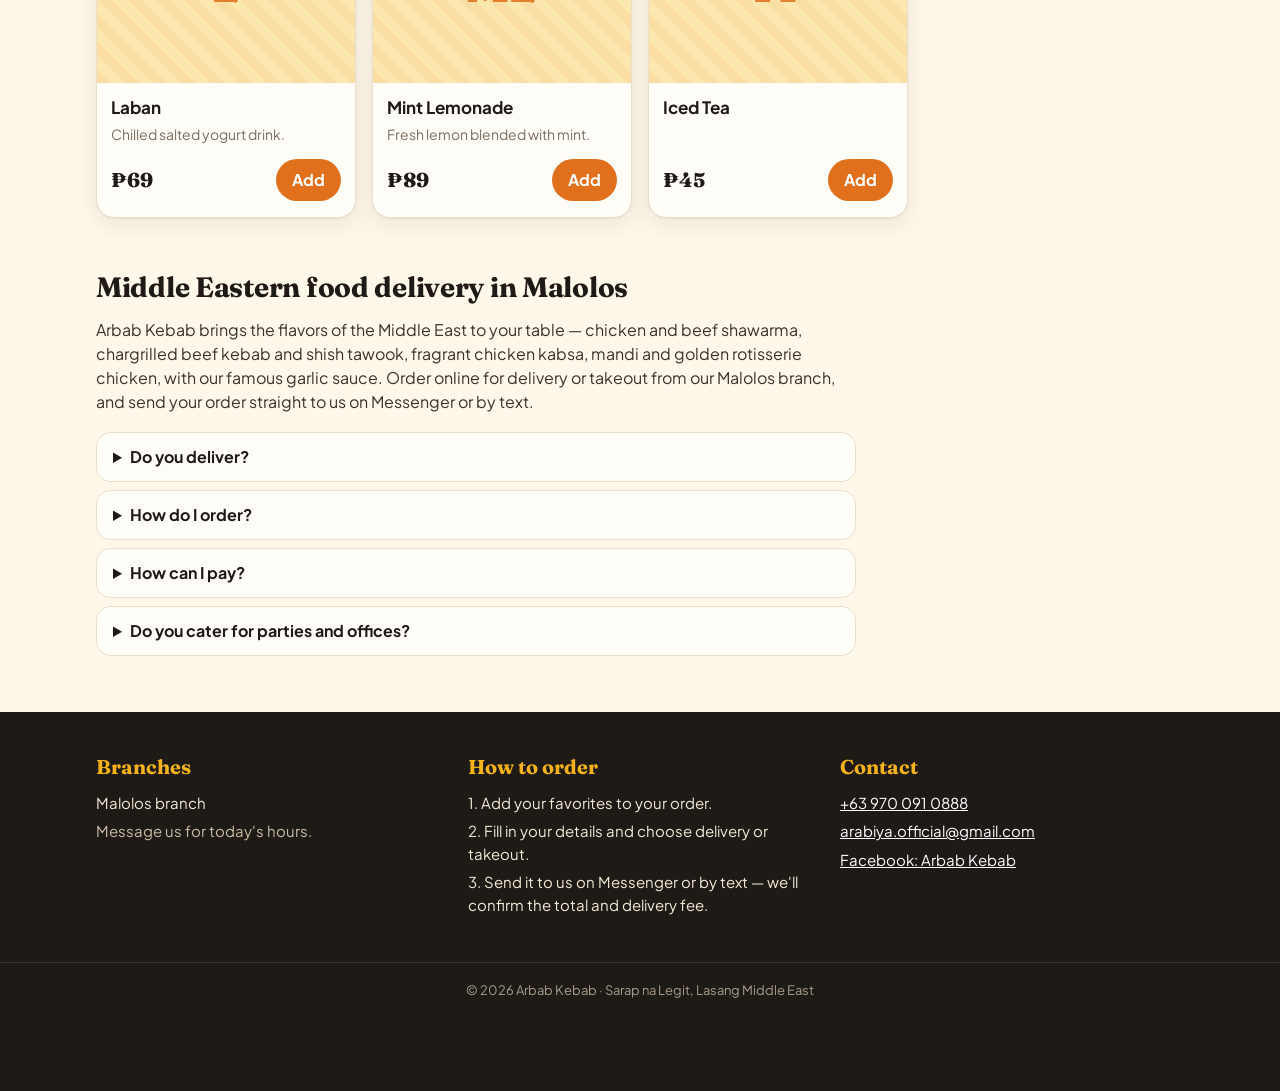
==== commit 7c79fbb9: "remove san mateo" ====
--- a/index.html
+++ b/index.html
@@ -4,8 +4,8 @@
 <meta charset="utf-8">
 <meta name="viewport" content="width=device-width, initial-scale=1">
 <!-- SEO: replace https://arbabkebab.com everywhere in this file, robots.txt and sitemap.xml with the real domain -->
-<title>Arbab Kebab | Shawarma, Kebab &amp; Kabsa Delivery in San Mateo &amp; Malolos</title>
-<meta name="description" content="Order shawarma, beef kebab, chicken kabsa, mandi and roast chicken from Arbab Kebab — Middle Eastern food delivery and takeout in San Mateo and Malolos. Sarap na Legit, Lasang Middle East!">
+<title>Arbab Kebab | Shawarma, Kebab &amp; Kabsa Delivery in Malolos</title>
+<meta name="description" content="Order shawarma, beef kebab, chicken kabsa, mandi and roast chicken from Arbab Kebab — Middle Eastern food delivery and takeout in Malolos. Sarap na Legit, Lasang Middle East!">
 <link rel="canonical" href="https://arbabkebab.com/">
 <meta name="robots" content="index,follow">
 <meta name="theme-color" content="#F5B21B">
@@ -14,7 +14,7 @@
 <meta property="og:type" content="restaurant">
 <meta property="og:site_name" content="Arbab Kebab">
 <meta property="og:title" content="Arbab Kebab — Order Shawarma, Kebab &amp; Kabsa Online">
-<meta property="og:description" content="Sarap na Legit, Lasang Middle East. Delivery &amp; takeout in San Mateo and Malolos.">
+<meta property="og:description" content="Sarap na Legit, Lasang Middle East. Delivery &amp; takeout in Malolos.">
 <meta property="og:url" content="https://arbabkebab.com/">
 <meta property="og:image" content="https://arbabkebab.com/og-image.png">
 <meta property="og:image:width" content="1200">
@@ -27,11 +27,11 @@
  "@type": "Restaurant",
  "@id": "https://arbabkebab.com/#restaurant",
  "name": "Arbab Kebab",
- "url": "https://arbabkebab.com/",
+ "url": "https://arbabkebab.com/",`
  "image": "https://arbabkebab.com/og-image.png",
  "logo": "https://arbabkebab.com/favicon.svg",
  "slogan": "Sarap na Legit, Lasang Middle East",
- "description": "Middle Eastern restaurant serving shawarma, kebab, kabsa, mandi and rotisserie chicken for delivery and takeout in San Mateo and Malolos.",
+ "description": "Middle Eastern restaurant serving shawarma, kebab, kabsa, mandi and rotisserie chicken for delivery and takeout in Malolos.",
  "servesCuisine": [
   "Middle Eastern",
   "Arabic",
@@ -46,10 +46,6 @@
  ],
  "acceptsReservations": false,
  "areaServed": [
-  {
-   "@type": "City",
-   "name": "San Mateo"
-  },
   {
    "@type": "City",
    "name": "Malolos"
@@ -522,7 +518,7 @@
         <span class="badge">Delivery</span>
         <span class="badge">Contactless delivery</span>
         <span class="badge">Takeout</span>
-        <span class="badge">San Mateo · Malolos</span>
+        <span class="badge">Malolos</span>
       </div>
     </div>
     <div class="seal" aria-hidden="true">
@@ -546,8 +542,8 @@
 </main>
 
 <section class="wrap about" id="about">
-  <h2>Middle Eastern food delivery in San Mateo &amp; Malolos</h2>
-  <p>Arbab Kebab brings the flavors of the Middle East to your table — chicken and beef shawarma, chargrilled beef kebab and shish tawook, fragrant chicken kabsa, mandi and golden rotisserie chicken, with our famous garlic sauce. Order online for delivery or takeout from our San Mateo and Malolos branches, and send your order straight to us on Messenger or by text.</p>
+  <h2>Middle Eastern food delivery in Malolos</h2>
+  <p>Arbab Kebab brings the flavors of the Middle East to your table — chicken and beef shawarma, chargrilled beef kebab and shish tawook, fragrant chicken kabsa, mandi and golden rotisserie chicken, with our famous garlic sauce. Order online for delivery or takeout from our Malolos branch, and send your order straight to us on Messenger or by text.</p>
   <div class="faq">
     <details><summary>Do you deliver?</summary><p>Yes — we offer delivery and contactless delivery, plus takeout. We'll confirm the delivery fee for your area when we reply to your order.</p></details>
     <details><summary>How do I order?</summary><p>Add dishes to your order on this page, fill in your details, then tap “Send via Messenger” or “Send by text.” We'll reply to confirm your total.</p></details>
@@ -646,7 +642,7 @@
   email: "arabiya.official@gmail.com",
   facebook: "https://www.facebook.com/ArbabKebabOfficial",
   messenger: "https://m.me/ArbabKebabOfficial",
-  branches: ["San Mateo", "Malolos"],
+  branches: ["Malolos"],
   payments: ["Cash on delivery / pickup", "GCash", "Maya"],
   currency: "₱"
 };
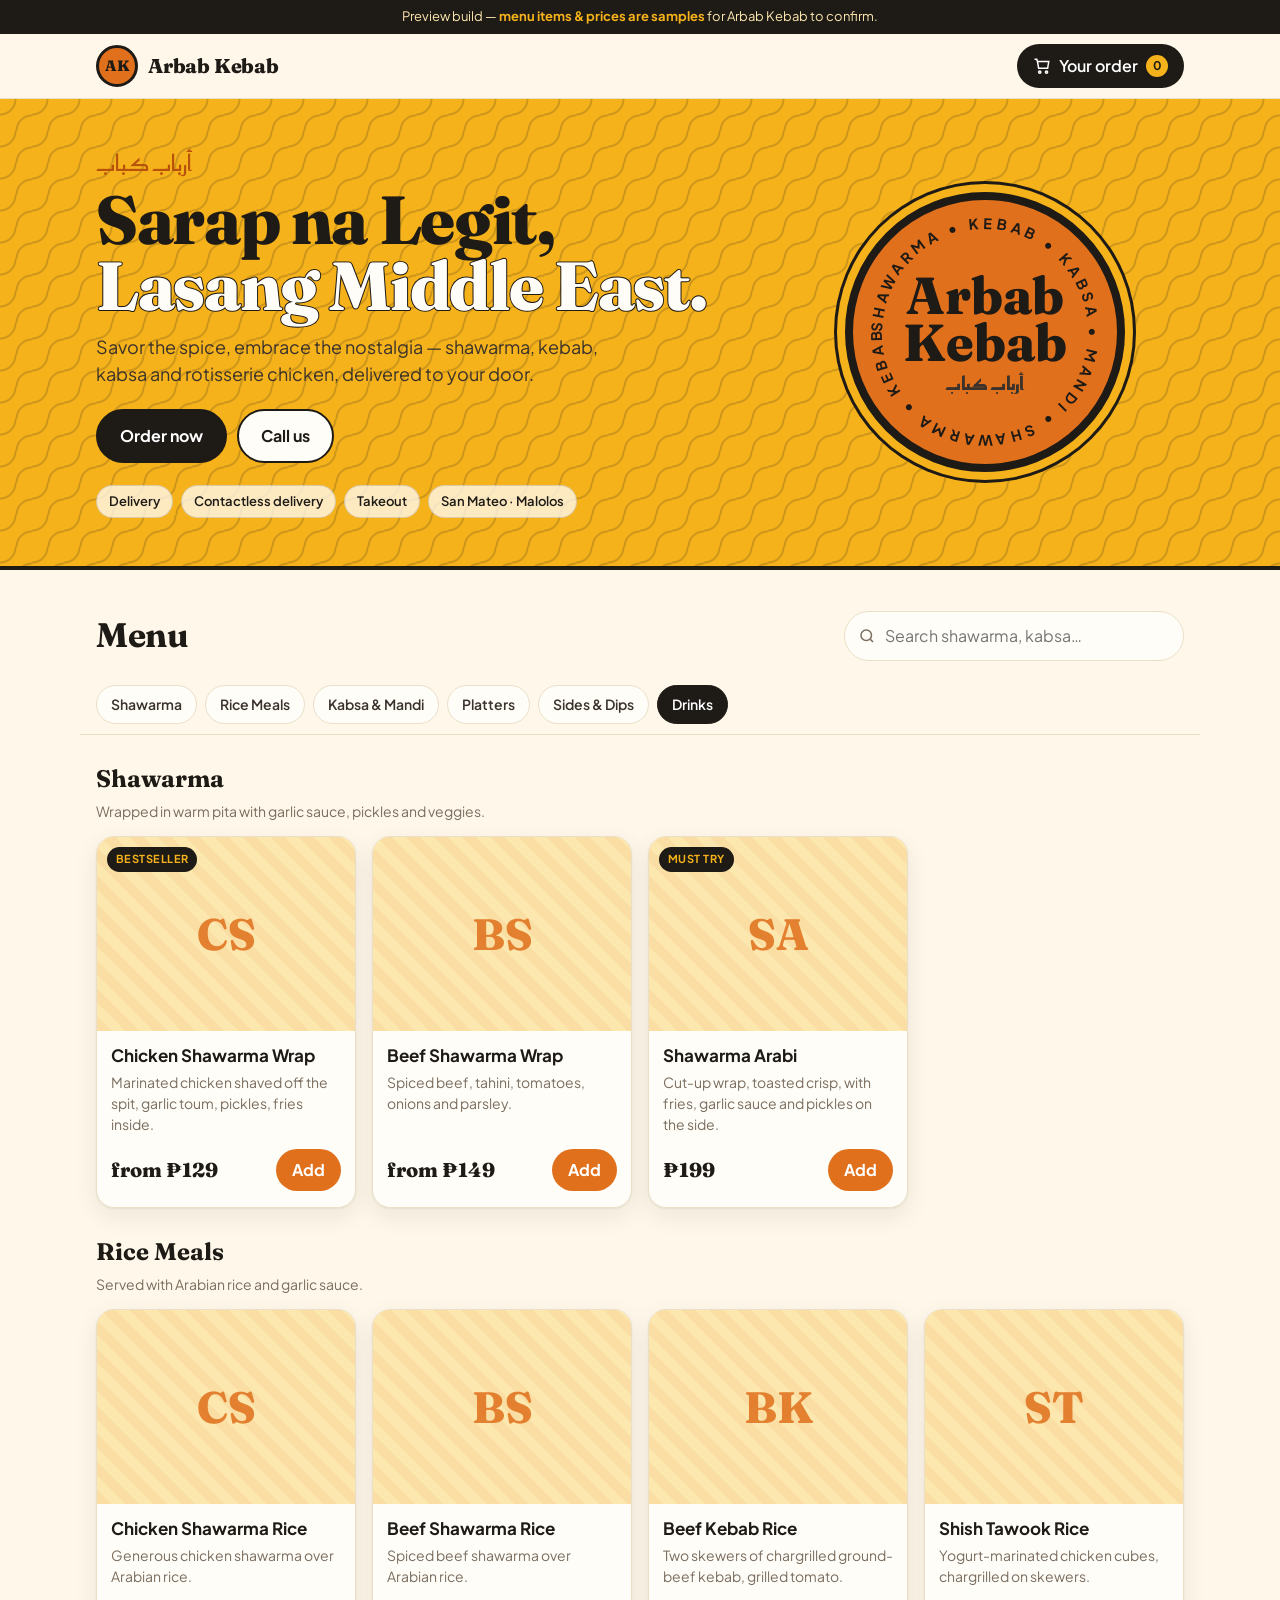
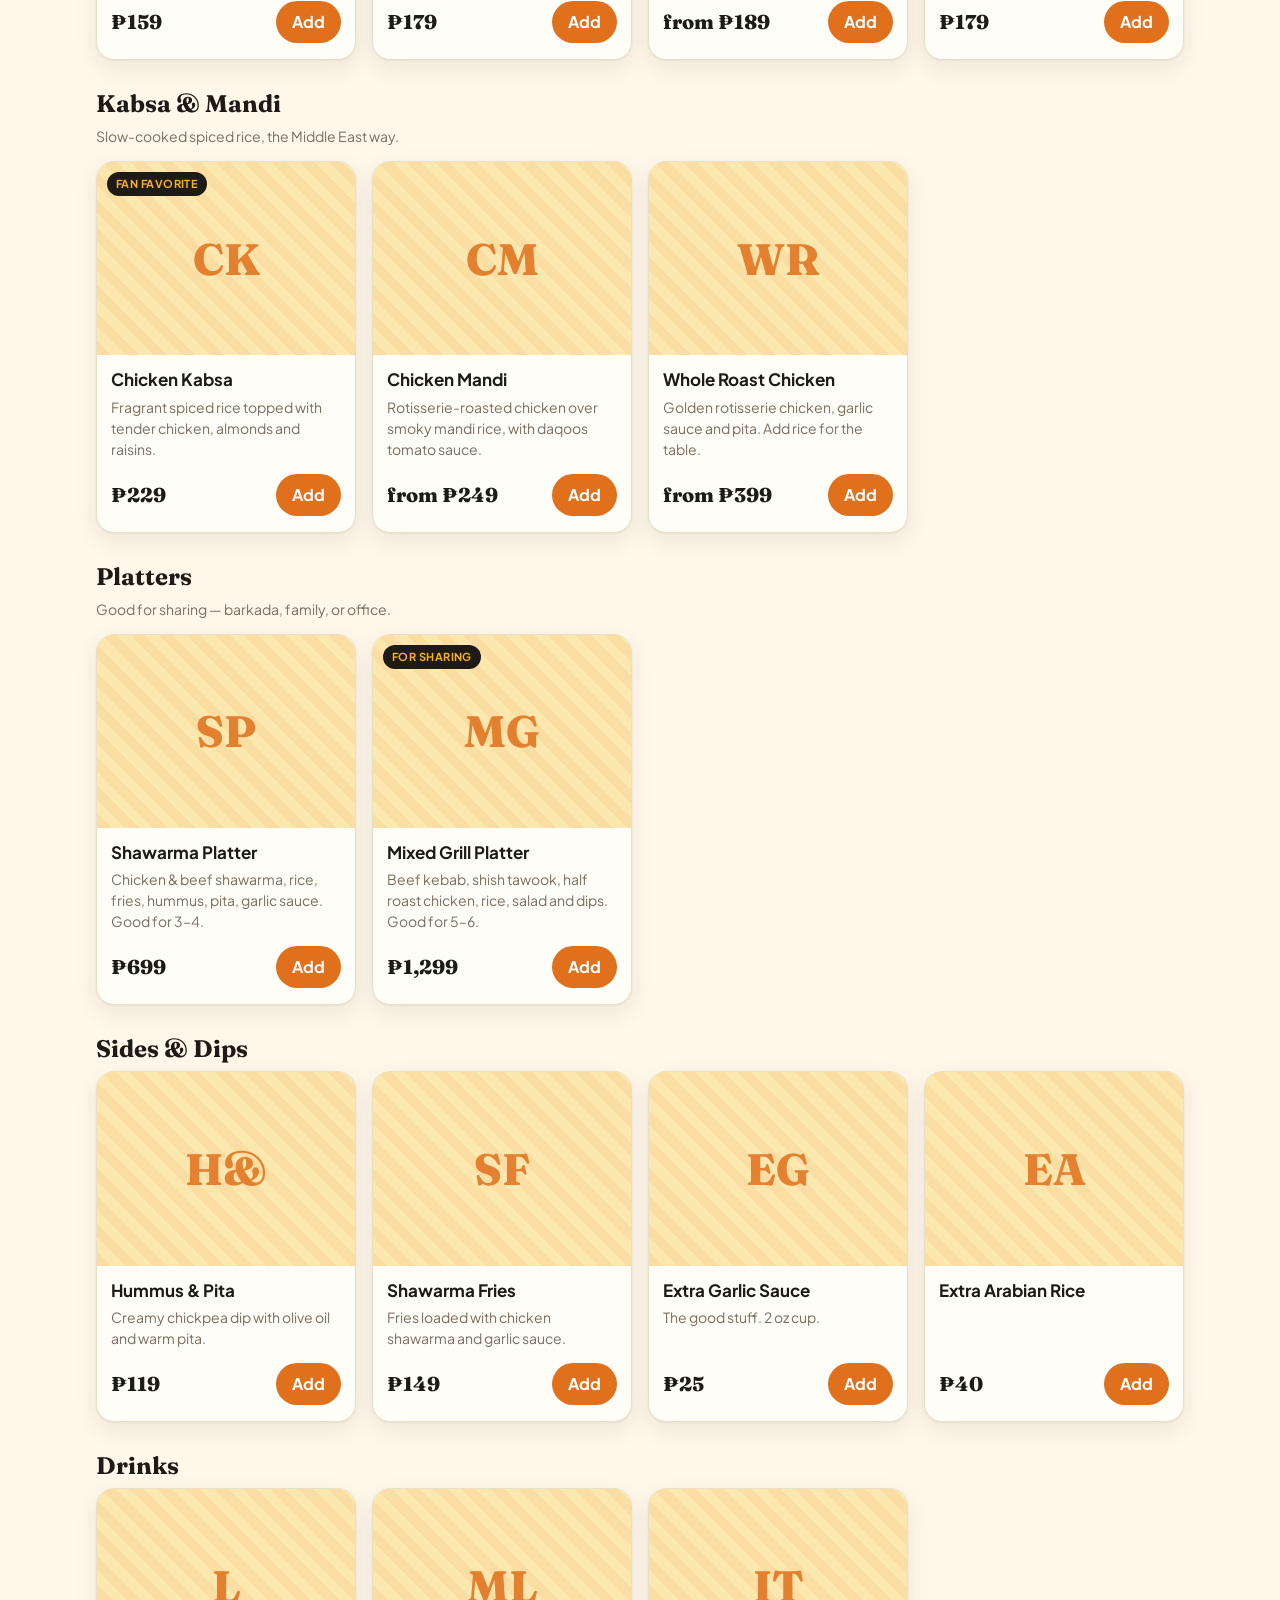
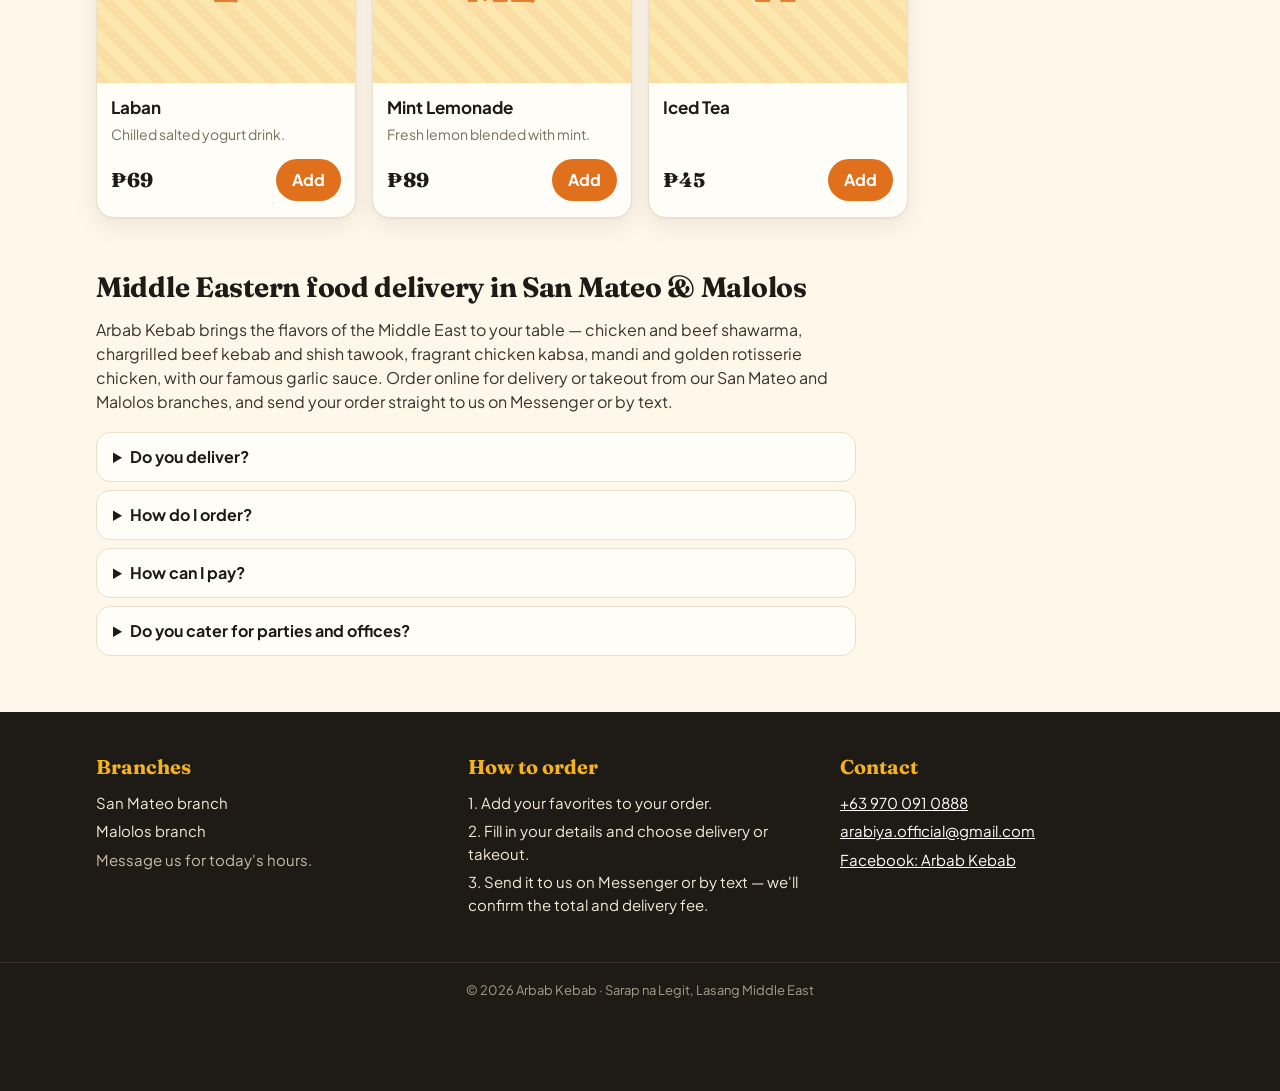
==== commit 14e79f09: "updated for order management site" ====
--- a/index.html
+++ b/index.html
@@ -4,8 +4,8 @@
 <meta charset="utf-8">
 <meta name="viewport" content="width=device-width, initial-scale=1">
 <!-- SEO: replace https://arbabkebab.com everywhere in this file, robots.txt and sitemap.xml with the real domain -->
-<title>Arbab Kebab | Shawarma, Kebab &amp; Kabsa Delivery in Malolos</title>
-<meta name="description" content="Order shawarma, beef kebab, chicken kabsa, mandi and roast chicken from Arbab Kebab — Middle Eastern food delivery and takeout in Malolos. Sarap na Legit, Lasang Middle East!">
+<title>Arbab Kebab | Shawarma, Kebab &amp; Kabsa Delivery in San Mateo &amp; Malolos</title>
+<meta name="description" content="Order shawarma, beef kebab, chicken kabsa, mandi and roast chicken from Arbab Kebab — Middle Eastern food delivery and takeout in San Mateo and Malolos. Sarap na Legit, Lasang Middle East!">
 <link rel="canonical" href="https://arbabkebab.com/">
 <meta name="robots" content="index,follow">
 <meta name="theme-color" content="#F5B21B">
@@ -14,7 +14,7 @@
 <meta property="og:type" content="restaurant">
 <meta property="og:site_name" content="Arbab Kebab">
 <meta property="og:title" content="Arbab Kebab — Order Shawarma, Kebab &amp; Kabsa Online">
-<meta property="og:description" content="Sarap na Legit, Lasang Middle East. Delivery &amp; takeout in Malolos.">
+<meta property="og:description" content="Sarap na Legit, Lasang Middle East. Delivery &amp; takeout in San Mateo and Malolos.">
 <meta property="og:url" content="https://arbabkebab.com/">
 <meta property="og:image" content="https://arbabkebab.com/og-image.png">
 <meta property="og:image:width" content="1200">
@@ -27,11 +27,11 @@
  "@type": "Restaurant",
  "@id": "https://arbabkebab.com/#restaurant",
  "name": "Arbab Kebab",
- "url": "https://arbabkebab.com/",`
+ "url": "https://arbabkebab.com/",
  "image": "https://arbabkebab.com/og-image.png",
  "logo": "https://arbabkebab.com/favicon.svg",
  "slogan": "Sarap na Legit, Lasang Middle East",
- "description": "Middle Eastern restaurant serving shawarma, kebab, kabsa, mandi and rotisserie chicken for delivery and takeout in Malolos.",
+ "description": "Middle Eastern restaurant serving shawarma, kebab, kabsa, mandi and rotisserie chicken for delivery and takeout in San Mateo and Malolos.",
  "servesCuisine": [
   "Middle Eastern",
   "Arabic",
@@ -46,6 +46,10 @@
  ],
  "acceptsReservations": false,
  "areaServed": [
+  {
+   "@type": "City",
+   "name": "San Mateo"
+  },
   {
    "@type": "City",
    "name": "Malolos"
@@ -320,6 +324,7 @@
   --shadow:0 1px 2px rgba(30,26,22,.06),0 8px 24px rgba(30,26,22,.08);
 }
 *{box-sizing:border-box}
+[hidden]{display:none!important}
 html{scroll-behavior:smooth}
 body{margin:0;background:var(--cream);color:var(--char);font-family:"Plus Jakarta Sans",system-ui,sans-serif;line-height:1.5;-webkit-font-smoothing:antialiased}
 img{max-width:100%;display:block}
@@ -457,6 +462,16 @@
 .send.alt{background:#fff;color:var(--char)}
 .send-row{display:grid;grid-template-columns:1fr 1fr;gap:8px}
 .err{color:#B3261E;font-size:13px;min-height:1em}
+.done{flex:1;overflow-y:auto;padding:28px 20px;text-align:center}
+.done-icon{width:64px;height:64px;margin:0 auto 12px;border-radius:50%;background:var(--saffron);border:3px solid var(--char);display:grid;place-items:center;font-size:30px;font-weight:800}
+.done h3{font-family:Fraunces,serif;font-size:26px;margin:0 0 6px}
+.done-ref{margin:0 0 4px;font-size:16px}
+.done-ref b{font-family:ui-monospace,Menlo,monospace;letter-spacing:.04em;background:var(--saffron-soft);padding:2px 8px;border-radius:6px}
+.done-status{font-size:13px;color:var(--muted);margin:0 0 14px;min-height:1em}
+.done-status.ok{color:var(--ok)}
+.done p{color:var(--char-2)}
+.done-actions{display:grid;gap:8px;margin-top:18px;text-align:center}
+.link{background:none;border:0;color:var(--ember-dark);font-weight:700;text-decoration:underline;padding:10px}
 
 /* modal (item options) */
 .modal{position:fixed;inset:0;z-index:70;display:none;align-items:end;justify-content:center;background:rgba(30,26,22,.45)}
@@ -518,7 +533,7 @@
         <span class="badge">Delivery</span>
         <span class="badge">Contactless delivery</span>
         <span class="badge">Takeout</span>
-        <span class="badge">Malolos</span>
+        <span class="badge">San Mateo · Malolos</span>
       </div>
     </div>
     <div class="seal" aria-hidden="true">
@@ -542,8 +557,8 @@
 </main>
 
 <section class="wrap about" id="about">
-  <h2>Middle Eastern food delivery in Malolos</h2>
-  <p>Arbab Kebab brings the flavors of the Middle East to your table — chicken and beef shawarma, chargrilled beef kebab and shish tawook, fragrant chicken kabsa, mandi and golden rotisserie chicken, with our famous garlic sauce. Order online for delivery or takeout from our Malolos branch, and send your order straight to us on Messenger or by text.</p>
+  <h2>Middle Eastern food delivery in San Mateo &amp; Malolos</h2>
+  <p>Arbab Kebab brings the flavors of the Middle East to your table — chicken and beef shawarma, chargrilled beef kebab and shish tawook, fragrant chicken kabsa, mandi and golden rotisserie chicken, with our famous garlic sauce. Order online for delivery or takeout from our San Mateo and Malolos branches, and send your order straight to us on Messenger or by text.</p>
   <div class="faq">
     <details><summary>Do you deliver?</summary><p>Yes — we offer delivery and contactless delivery, plus takeout. We'll confirm the delivery fee for your area when we reply to your order.</p></details>
     <details><summary>How do I order?</summary><p>Add dishes to your order on this page, fill in your details, then tap “Send via Messenger” or “Send by text.” We'll reply to confirm your total.</p></details>
@@ -602,9 +617,22 @@
         <div class="f"><label for="nt">Notes</label><textarea id="nt" name="notes" rows="2" placeholder="Extra garlic sauce, no onions…"></textarea></div>
       </fieldset>
     </form>
-    <p class="note">Delivery fee and final total will be confirmed by Arbab Kebab when they reply.</p>
+    <p class="note">Delivery fee and final total will be confirmed by Arbab Kebab when they reply. Your details are used only to prepare and deliver your order.</p>
   </div>
-  <div class="d-foot">
+  <div class="done" id="done" hidden>
+    <div class="done-icon" aria-hidden="true">✓</div>
+    <h3>Almost there!</h3>
+    <p class="done-ref">Order ref <b id="doneRef"></b></p>
+    <p class="done-status" id="doneStatus"></p>
+    <p id="doneHow"></p>
+    <div class="done-actions">
+      <a class="send primary" id="doneMessenger" href="#" target="_blank" rel="noopener">Open Messenger &amp; paste</a>
+      <a class="send alt" id="doneSms" href="#">Send by text instead</a>
+      <button class="send alt" id="doneCopy">Copy order again</button>
+      <button class="link" id="doneNew">Start a new order</button>
+    </div>
+  </div>
+  <div class="d-foot" id="dFoot">
     <div class="err" id="err" role="alert"></div>
     <button class="send primary" id="sendMessenger">
       <svg width="18" height="18" viewBox="0 0 24 24" fill="currentColor" aria-hidden="true"><path d="M12 2C6.4 2 2 6.1 2 11.4c0 3 1.5 5.7 3.8 7.4V22l3.5-1.9c.9.3 1.8.4 2.7.4 5.6 0 10-4.1 10-9.4S17.6 2 12 2Zm1 12.6-2.5-2.7-5 2.7 5.5-5.8 2.6 2.7 4.9-2.7-5.5 5.8Z"/></svg>
@@ -642,9 +670,13 @@
   email: "arabiya.official@gmail.com",
   facebook: "https://www.facebook.com/ArbabKebabOfficial",
   messenger: "https://m.me/ArbabKebabOfficial",
-  branches: ["Malolos"],
+  branches: ["San Mateo", "Malolos"],
   payments: ["Cash on delivery / pickup", "GCash", "Maya"],
-  currency: "₱"
+  currency: "₱",
+  /* Order database (Supabase). Paste from Supabase → Project Settings → API.
+     Leave empty to run without saving orders (Messenger/text only). */
+  supabaseUrl: "",          // e.g. "https://abcdefghijkl.supabase.co"
+  supabaseKey: ""           // the anon / publishable key (safe to be public)
 };
 
 /* ================= MENU (sample — replace with real items & prices) =================
@@ -800,6 +832,14 @@
 document.querySelectorAll("input[name=mode]").forEach(r=>r.addEventListener("change", syncMode)); syncMode();
 $("#form").addEventListener("input", ()=> store.set("ak_details",{nm:$("#nm").value, ph:$("#ph").value, ad:$("#ad").value}));
 
+/* order reference — one per cart, so resending the same cart doesn't duplicate it */
+function newRef(){
+  const A = "ABCDEFGHJKLMNPQRSTUVWXYZ23456789", b = new Uint8Array(6);
+  (window.crypto||{}).getRandomValues ? crypto.getRandomValues(b) : b.forEach((_,i)=>b[i]=Math.random()*256|0);
+  return "AK-" + Array.from(b, x=>A[x % A.length]).join("");
+}
+let orderRef = store.get("ak_ref") || newRef(); store.set("ak_ref", orderRef);
+
 /* build the order message */
 function buildOrder(){
   const err = $("#err"); err.textContent = "";
@@ -807,10 +847,12 @@
   const mode = $("input[name=mode]:checked").value;
   const name = $("#nm").value.trim(), phone = $("#ph").value.trim(), addr = $("#ad").value.trim();
   if(!name || !phone){ err.textContent = "Please add your name and mobile number."; return null; }
+  if(!/^[0-9+() -]{7,20}$/.test(phone)){ err.textContent = "Please check your mobile number (numbers only)."; return null; }
   if(mode==="Delivery" && !addr){ err.textContent = "Please add your delivery address."; return null; }
   const lines = cart.map(l=>`• ${l.qty}x ${l.name}${l.opts.length?` (${l.opts.join(", ")})`:""} — ${peso(l.unit*l.qty)}`);
   return [
     `Hi ${STORE.name}! New order 🧆`,
+    `Order ref: ${orderRef}`,
     ``,
     ...lines,
     ``,
@@ -834,18 +876,63 @@
     let ok=false; try{ ok=document.execCommand("copy"); }catch(_){} ta.remove(); return ok;
   }
 }
-$("#sendMessenger").onclick = async ()=>{
+/* save to the database (never blocks the customer from sending) */
+async function saveOrder(channel){
+  if(!STORE.supabaseUrl || !STORE.supabaseKey) return {skipped:true};
+  const mode = $("input[name=mode]:checked").value;
+  const payload = { ref: orderRef, mode, branch: $("#branch").value,
+    name: $("#nm").value.trim(), phone: $("#ph").value.trim(),
+    address: mode==="Delivery" ? $("#ad").value.trim() : "",
+    time: $("#tm").value.trim() || "ASAP", payment: $("#pay").value, notes: $("#nt").value.trim(),
+    channel, items: cart.map(l=>({name: l.name, opts: l.opts, qty: l.qty, unit: l.unit})) };
+  const headers = {"Content-Type":"application/json", apikey: STORE.supabaseKey};
+  if(!STORE.supabaseKey.startsWith("sb_")) headers.Authorization = "Bearer " + STORE.supabaseKey; // legacy anon JWT
+  try{
+    const r = await fetch(STORE.supabaseUrl.replace(/\/$/,"") + "/rest/v1/rpc/place_order",
+      {method:"POST", headers, body: JSON.stringify({p: payload}), keepalive: true});
+    const j = await r.json().catch(()=>({}));
+    return r.ok ? j : {error: j.message || ("HTTP " + r.status)};
+  }catch(e){ return {error: "offline"}; }
+}
+
+function smsHref(msg){
+  const sep = /iPhone|iPad|iPod/.test(navigator.userAgent) ? "&" : "?";
+  return `sms:${STORE.phone}${sep}body=${encodeURIComponent(msg)}`;
+}
+let lastMsg = "";
+async function finish(channel){
   const msg = buildOrder(); if(!msg) return;
-  const ok = await copyText(msg);
-  toast(ok ? "Order copied — paste it in Messenger" : "Opening Messenger…");
-  setTimeout(()=> window.open(STORE.messenger, "_blank", "noopener"), 450);
-};
-$("#sendSms").onclick = e=>{
-  e.preventDefault(); const msg = buildOrder(); if(!msg) return;
-  const sep = /iPhone|iPad|iPod/.test(navigator.userAgent) ? "&" : "?";
-  window.location.href = `sms:${STORE.phone}${sep}body=${encodeURIComponent(msg)}`;
-};
-$("#copyOrder").onclick = async ()=>{ const msg = buildOrder(); if(!msg) return; toast(await copyText(msg) ? "Order copied!" : "Couldn't copy — try again"); };
+  lastMsg = msg;
+  const savePromise = saveOrder(channel);
+  const copied = channel !== "sms" ? await copyText(msg) : false;
+  // show the confirmation panel, clear the cart for next time
+  $("#doneRef").textContent = orderRef;
+  $("#doneMessenger").href = STORE.messenger;
+  $("#doneSms").href = smsHref(msg);
+  $("#doneHow").textContent = channel==="sms"
+    ? "Your text app should open with the order filled in — just press send."
+    : copied ? "Your order is copied. Open our Messenger chat and paste it to send."
+             : "Open our Messenger chat and send us your order (tap “Copy order again” first).";
+  $("#doneStatus").className = "done-status"; $("#doneStatus").textContent = STORE.supabaseUrl ? "Saving your order…" : "";
+  document.querySelector(".d-body").hidden = true; $("#dFoot").hidden = true; $("#done").hidden = false;
+  cart = []; store.set("ak_cart", cart); renderCart();
+  if(channel==="sms") window.location.href = smsHref(msg);
+  const res = await savePromise;
+  if(res.skipped) return;
+  if(res.ok){ $("#doneStatus").className = "done-status ok"; $("#doneStatus").textContent = "Received by our kitchen system ✓ — please still send the message so we can confirm."; }
+  else { $("#doneStatus").textContent = "We couldn't save it online, but sending the message is enough."; }
+}
+function resetDone(){
+  orderRef = newRef(); store.set("ak_ref", orderRef);
+  document.querySelector(".d-body").hidden = false; $("#dFoot").hidden = false; $("#done").hidden = true;
+}
+$("#sendMessenger").onclick = ()=> finish("messenger");
+$("#sendSms").onclick = e=>{ e.preventDefault(); finish("sms"); };
+$("#copyOrder").onclick = ()=> finish("copy");
+$("#doneCopy").onclick = async ()=> toast(await copyText(lastMsg) ? "Order copied!" : "Couldn't copy — try again");
+$("#doneNew").onclick = ()=>{ resetDone(); closeCart(); };
+/* if they come back and add items after sending, start a fresh order */
+const _add = addToCart; addToCart = function(...a){ if(!$("#done").hidden) resetDone(); return _add.apply(this, a); };
 
 let tt; function toast(t){ const el=$("#toast"); el.textContent=t; el.classList.add("show"); clearTimeout(tt); tt=setTimeout(()=>el.classList.remove("show"),1800); }
 renderCart();
